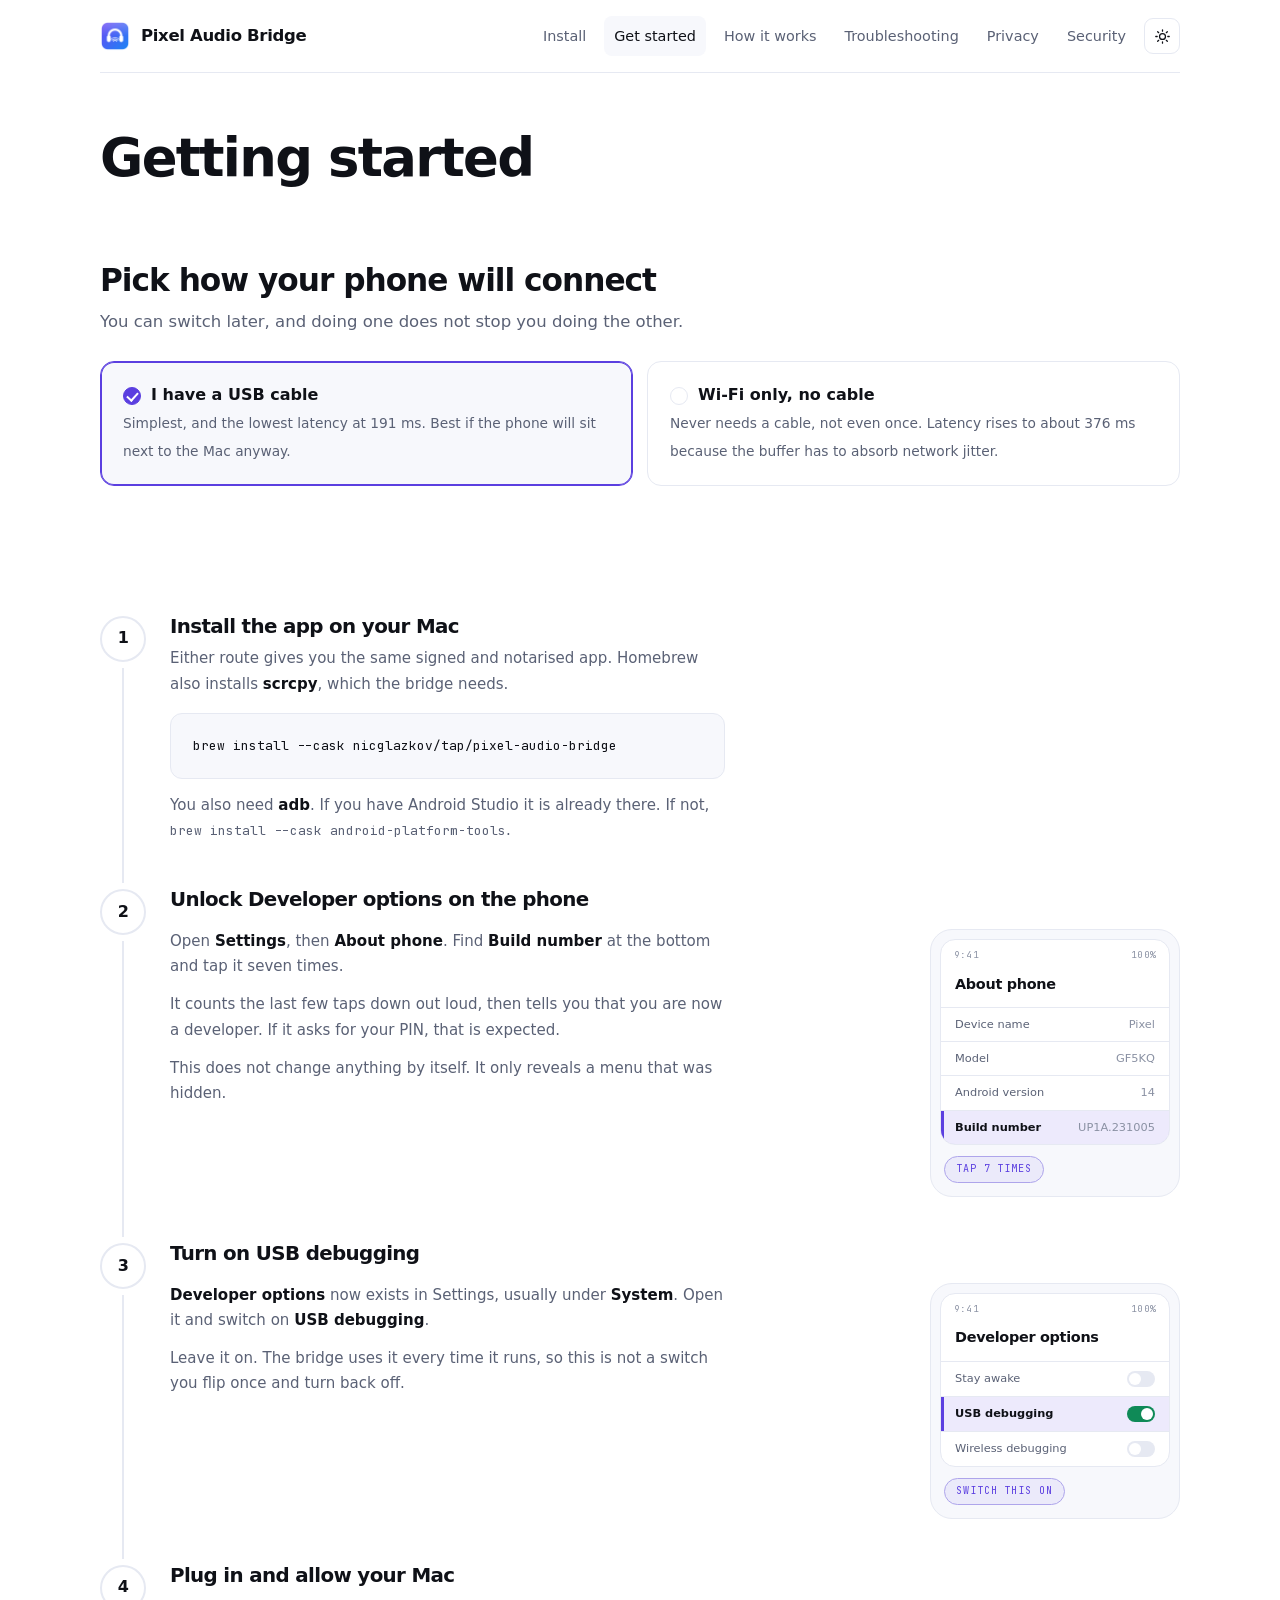
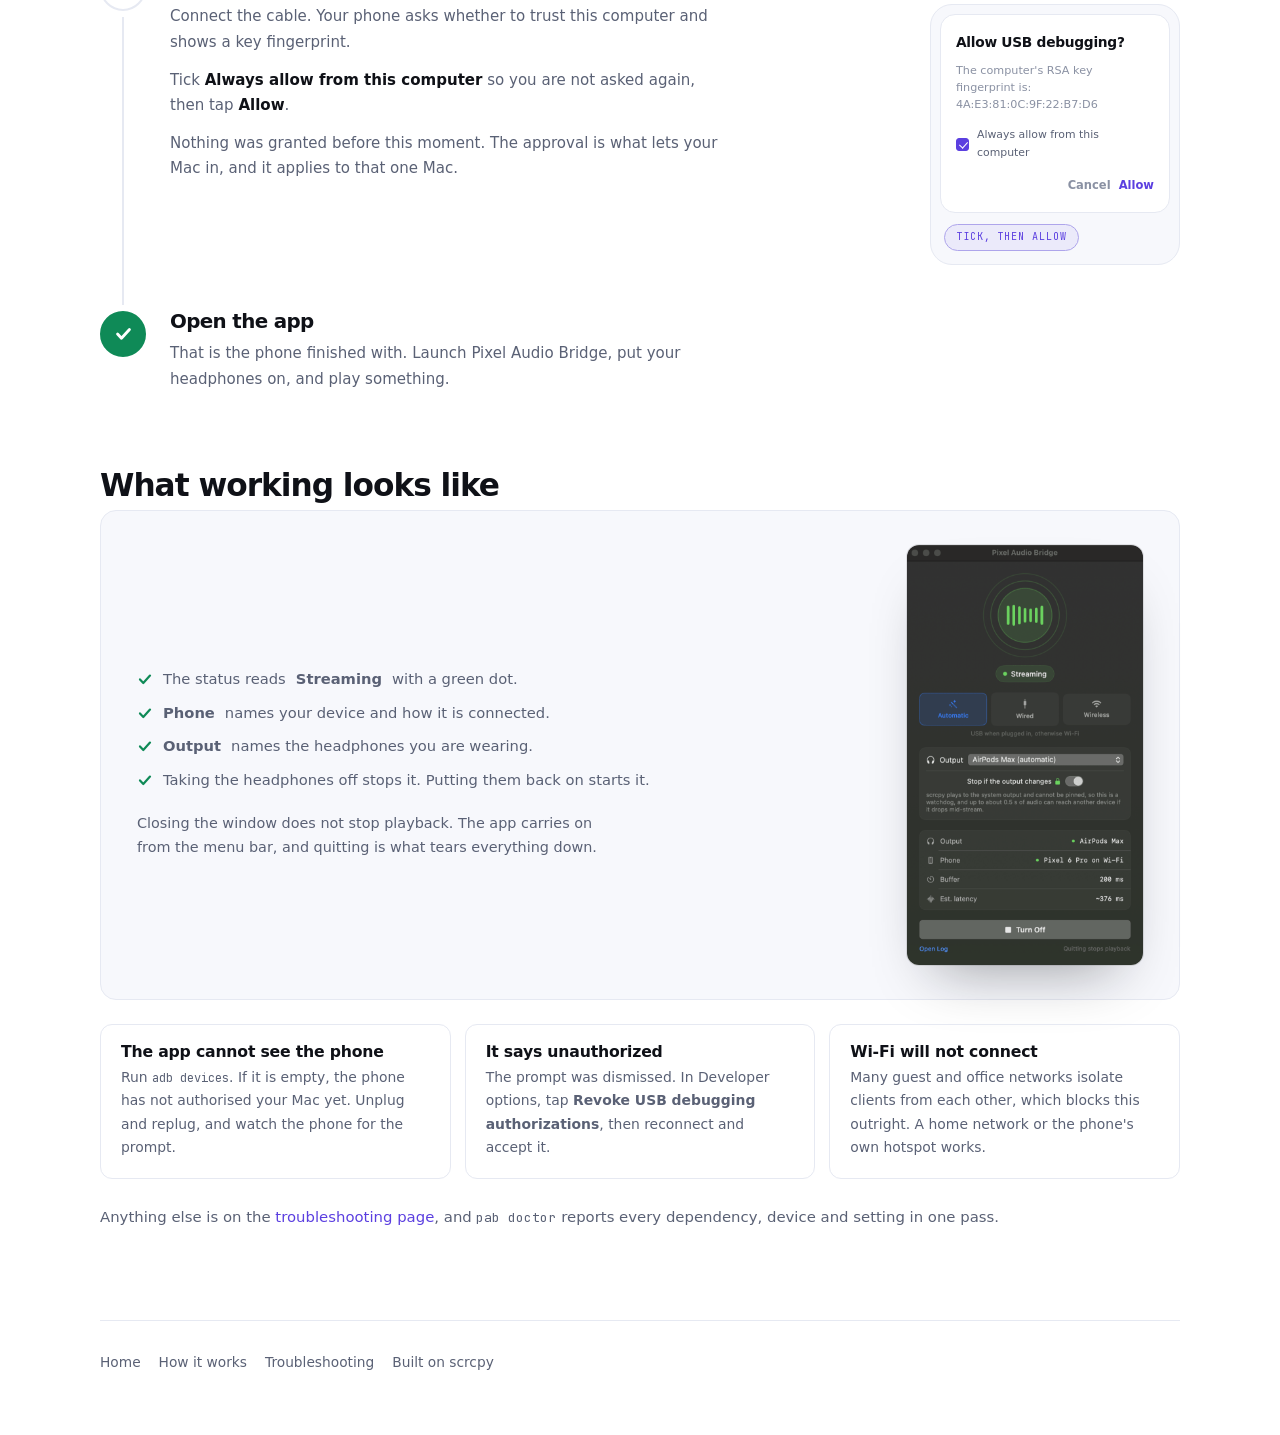
==== docs/getting-started.html @ eac5fe2e "Cut the getting started page down to its heading The eyebrow, the headline and the standfirst were t" ====
<!doctype html>
<html lang="en">
<head>
<meta charset="utf-8">
<meta name="viewport" content="width=device-width,initial-scale=1">
<title>Getting started with Pixel Audio Bridge</title>
<meta name="description" content="A step by step guide to hearing your Android phone through your Mac, with or without a cable.">
<link rel="icon" href="assets/icon.png">
<meta property="og:type" content="website">
<meta property="og:url" content="https://nicglazkov.github.io/pixel-audio-bridge/getting-started.html">
<meta property="og:title" content="Getting started with Pixel Audio Bridge">
<meta property="og:description" content="From nothing to sound, step by step, with or without a cable.">
<meta property="og:image" content="https://nicglazkov.github.io/pixel-audio-bridge/assets/social-card.png">
<meta name="twitter:card" content="summary_large_image">
<link rel="stylesheet" href="shared.css">
<style>
/* ---- route chooser -------------------------------------------------------
   The only fork in the guide. Everything downstream reads from the selected
   card, so the reader answers one question and then stops making decisions. */
.routes{display:grid;grid-template-columns:1fr 1fr;gap:14px;margin-top:26px}
.route{appearance:none;text-align:left;font:inherit;cursor:pointer;background:var(--bg);
  border:1px solid var(--line);border-radius:14px;padding:20px 22px;color:var(--ink);
  transition:border-color .16s,background .16s}
.route:hover{border-color:var(--ink-3)}
.route[aria-pressed="true"]{border-color:var(--indigo);background:var(--tint);
  box-shadow:inset 0 0 0 1px var(--indigo)}
.route .rt{display:flex;align-items:center;gap:10px;font-weight:600;font-size:1rem}
.route .rd{font-size:.86rem;color:var(--ink-2);margin-top:7px}
.route .tick{width:18px;height:18px;border-radius:50%;border:1.5px solid var(--line);flex:none;
  position:relative}
.route[aria-pressed="true"] .tick{background:var(--indigo);border-color:var(--indigo)}
.route[aria-pressed="true"] .tick::after{content:"";position:absolute;left:5px;top:2px;width:5px;
  height:9px;border-right:2px solid #fff;border-bottom:2px solid #fff;transform:rotate(42deg)}

/* ---- the step timeline ---------------------------------------------------
   A single spine down the left with the number sitting on it. The connecting
   line is drawn on the step rather than the container so the last one can drop
   it without a special container rule. */
.flow{display:none;margin-top:54px}
.flow[data-active]{display:block}
.stp{display:grid;grid-template-columns:46px 1fr;gap:24px;position:relative;padding-bottom:46px}
.stp::before{content:"";position:absolute;left:22px;top:52px;bottom:6px;width:2px;background:var(--line)}
.stp:last-child::before{display:none}
.stp:last-child{padding-bottom:0}
.num{width:46px;height:46px;border-radius:50%;background:var(--bg);border:2px solid var(--line);
  display:flex;align-items:center;justify-content:center;font-weight:700;font-size:1rem;
  z-index:1;letter-spacing:-.03em}
.stp[data-done] .num{background:var(--ok);border-color:var(--ok);color:#fff}
.stp h2{font-size:1.24rem;margin-bottom:9px}
.stp .b{color:var(--ink-2);font-size:.94rem;max-width:58ch}
.stp .b p{margin:0 0 .85em}
.stp .b p:last-child{margin-bottom:0}
.stp .b b{color:var(--ink);font-weight:600}
.stp .codebox{margin-top:16px;font-size:.8rem}
.split{display:grid;grid-template-columns:1fr auto;gap:34px;align-items:start;margin-top:18px}

/* ---- phone diagrams ------------------------------------------------------
   Drawn rather than screenshotted, in this site's own palette, so they read as
   diagrams of what to look for and never as photographs of a real device. The
   labels a reader must find are exact; everything around them is filler. */
.phone{width:250px;flex:none;border:1px solid var(--line);border-radius:22px;background:var(--tint);
  padding:9px}
.screen{background:var(--bg);border:1px solid var(--line);border-radius:15px;overflow:hidden}
.sbar{display:flex;justify-content:space-between;padding:8px 13px 5px;font-family:var(--mono);
  font-size:.58rem;color:var(--ink-3);letter-spacing:.02em}
.stitle{padding:3px 14px 11px;font-weight:700;font-size:.9rem;letter-spacing:-.02em}
.srow{display:flex;justify-content:space-between;align-items:center;gap:10px;padding:9px 14px;
  font-size:.71rem;color:var(--ink-3);border-top:1px solid var(--line);line-height:1.35}
.srow .k{color:var(--ink-2)}
.srow.hot{background:color-mix(in srgb,var(--indigo) 11%,transparent);
  box-shadow:inset 3px 0 0 var(--indigo)}
.srow.hot .k{color:var(--ink);font-weight:600}
.sw{width:28px;height:16px;border-radius:99px;background:var(--line);position:relative;flex:none}
.sw::after{content:"";position:absolute;top:2px;left:2px;width:12px;height:12px;border-radius:50%;
  background:var(--bg);transition:left .16s}
.sw.on{background:var(--ok)}
.sw.on::after{left:14px}
.cue{display:inline-flex;align-items:center;gap:6px;margin-top:11px;font-family:var(--mono);
  font-size:.63rem;letter-spacing:.09em;text-transform:uppercase;color:var(--indigo);
  border:1px solid color-mix(in srgb,var(--indigo) 40%,var(--line));border-radius:99px;
  padding:4px 11px;background:color-mix(in srgb,var(--indigo) 8%,transparent)}
.phone .cue{margin:11px 4px 4px}

/* dialog style screens, for the pairing code and the authorisation prompt */
.dlg{padding:16px 15px}
.dlg .dt{font-weight:700;font-size:.86rem;letter-spacing:-.02em;margin-bottom:9px}
.dlg .dp{font-size:.7rem;color:var(--ink-3);margin:0 0 12px;line-height:1.5}
.code6{font-family:var(--mono);font-size:1.5rem;font-weight:600;letter-spacing:.14em;color:var(--ink);
  text-align:center;padding:9px 0;background:var(--tint);border:1px solid var(--line);border-radius:9px}
.addr{font-family:var(--mono);font-size:.7rem;color:var(--ink-2);text-align:center;margin-top:9px}
.dbtns{display:flex;justify-content:flex-end;gap:8px;margin-top:14px;font-size:.72rem;font-weight:600}
.dbtns .g{color:var(--ink-3)}
.dbtns .a{color:var(--indigo)}
.chk{display:flex;align-items:center;gap:8px;font-size:.68rem;color:var(--ink-2);margin-top:11px}
.chk i{width:13px;height:13px;border-radius:3px;border:1.5px solid var(--indigo);background:var(--indigo);
  flex:none;position:relative}
.chk i::after{content:"";position:absolute;left:4px;top:1px;width:4px;height:7px;
  border-right:1.6px solid #fff;border-bottom:1.6px solid #fff;transform:rotate(42deg)}

/* ---- finish -------------------------------------------------------------- */
.done{display:grid;grid-template-columns:1fr auto;gap:40px;align-items:center;
  border:1px solid var(--line);border-radius:16px;padding:34px 36px;background:var(--tint);margin-top:8px}
.done img{width:236px;border-radius:12px;display:block;box-shadow:var(--shadow),0 0 0 1px var(--shot-ring)}
.checks{display:grid;gap:9px;margin:16px 0 0;padding:0;list-style:none}
.checks li{display:flex;gap:10px;align-items:flex-start;font-size:.92rem;color:var(--ink-2)}
.checks svg{width:16px;height:16px;flex:none;margin-top:4px;color:var(--ok)}
.stuck{display:grid;grid-template-columns:repeat(3,1fr);gap:14px;margin-top:24px}
.stuck div{border:1px solid var(--line);border-radius:12px;padding:18px 20px}
.stuck h3{margin-bottom:6px}
.stuck p{font-size:.87rem;color:var(--ink-2);margin:0}

@media (max-width:880px){
  .routes,.stuck{grid-template-columns:1fr}
  .split,.done{grid-template-columns:1fr}
  .done img{width:100%;max-width:236px;margin:0 auto}
  .stp{grid-template-columns:36px 1fr;gap:16px}
  .stp::before{left:17px;top:42px}
  .num{width:36px;height:36px;font-size:.9rem}
  .phone{width:100%;max-width:250px}
}
</style>
</head>
<body>
<div class="wrap">

  <nav>
    <a class="brand" href="./"><img src="assets/icon.png" alt="">Pixel Audio Bridge</a>
    <span class="sp">
      <a class="navlink" href="./#install">Install</a>
      <a class="navlink" href="getting-started.html" aria-current="page">Get started</a>
      <a class="navlink" href="how-it-works.html">How it works</a>
      <a class="navlink" href="troubleshooting.html">Troubleshooting</a>
      <a class="navlink" href="privacy.html">Privacy</a>
      <a class="navlink" href="security.html">Security</a>
      <button class="iconbtn" id="theme" type="button" aria-label="Switch between light and dark">
        <svg class="sun" viewBox="0 0 24 24" fill="none" stroke="currentColor" stroke-width="1.8" stroke-linecap="round" aria-hidden="true"><circle cx="12" cy="12" r="4.2"/><path d="M12 2.5v2M12 19.5v2M2.5 12h2M19.5 12h2M5.2 5.2l1.4 1.4M17.4 17.4l1.4 1.4M18.8 5.2l-1.4 1.4M6.6 17.4l-1.4 1.4"/></svg>
        <svg class="moon" viewBox="0 0 24 24" fill="none" stroke="currentColor" stroke-width="1.8" stroke-linecap="round" stroke-linejoin="round" aria-hidden="true"><path d="M20 14.2A8.2 8.2 0 1 1 9.8 4a6.6 6.6 0 0 0 10.2 10.2Z"/></svg>
      </button>
    </span>
  </nav>

  <header class="top">
    <h1>Getting started</h1>
  </header>

  <section style="padding-bottom:0">
    <div class="shead">
      <h2>Pick how your phone will connect</h2>
      <p>You can switch later, and doing one does not stop you doing the other.</p>
    </div>

    <div class="routes">
      <button class="route" id="r-usb" type="button" aria-pressed="true" aria-controls="flow-usb">
        <span class="rt"><span class="tick"></span> I have a USB cable</span>
        <span class="rd">Simplest, and the lowest latency at 191 ms. Best if the phone will sit
        next to the Mac anyway.</span>
      </button>
      <button class="route" id="r-wifi" type="button" aria-pressed="false" aria-controls="flow-wifi">
        <span class="rt"><span class="tick"></span> Wi-Fi only, no cable</span>
        <span class="rd">Never needs a cable, not even once. Latency rises to about 376 ms
        because the buffer has to absorb network jitter.</span>
      </button>
    </div>
  </section>

  <section>
    <!-- ============================================================ cable -->
    <div class="flow" id="flow-usb" data-active="true">

      <div class="stp">
        <div class="num">1</div>
        <div>
          <h2>Install the app on your Mac</h2>
          <div class="b">
            <p>Either route gives you the same signed and notarised app. Homebrew also installs
            <b>scrcpy</b>, which the bridge needs.</p>
            <div class="codebox">brew install --cask nicglazkov/tap/pixel-audio-bridge</div>
            <p style="margin-top:14px">You also need <b>adb</b>. If you have Android Studio it is
            already there. If not, <span style="font-family:var(--mono);font-size:.86em">brew install --cask android-platform-tools</span>.</p>
          </div>
        </div>
      </div>

      <div class="stp">
        <div class="num">2</div>
        <div>
          <h2>Unlock Developer options on the phone</h2>
          <div class="split">
            <div class="b">
              <p>Open <b>Settings</b>, then <b>About phone</b>. Find <b>Build number</b> at the
              bottom and tap it seven times.</p>
              <p>It counts the last few taps down out loud, then tells you that you are now a
              developer. If it asks for your PIN, that is expected.</p>
              <p>This does not change anything by itself. It only reveals a menu that was
              hidden.</p>
            </div>
            <div class="phone">
              <div class="screen">
                <div class="sbar"><span>9:41</span><span>100%</span></div>
                <div class="stitle">About phone</div>
                <div class="srow"><span class="k">Device name</span><span>Pixel</span></div>
                <div class="srow"><span class="k">Model</span><span>GF5KQ</span></div>
                <div class="srow"><span class="k">Android version</span><span>14</span></div>
                <div class="srow hot"><span class="k">Build number</span><span>UP1A.231005</span></div>
              </div>
              <div class="cue">tap 7 times</div>
            </div>
          </div>
        </div>
      </div>

      <div class="stp">
        <div class="num">3</div>
        <div>
          <h2>Turn on USB debugging</h2>
          <div class="split">
            <div class="b">
              <p><b>Developer options</b> now exists in Settings, usually under <b>System</b>.
              Open it and switch on <b>USB debugging</b>.</p>
              <p>Leave it on. The bridge uses it every time it runs, so this is not a switch you
              flip once and turn back off.</p>
            </div>
            <div class="phone">
              <div class="screen">
                <div class="sbar"><span>9:41</span><span>100%</span></div>
                <div class="stitle">Developer options</div>
                <div class="srow"><span class="k">Stay awake</span><span class="sw"></span></div>
                <div class="srow hot"><span class="k">USB debugging</span><span class="sw on"></span></div>
                <div class="srow"><span class="k">Wireless debugging</span><span class="sw"></span></div>
              </div>
              <div class="cue">switch this on</div>
            </div>
          </div>
        </div>
      </div>

      <div class="stp">
        <div class="num">4</div>
        <div>
          <h2>Plug in and allow your Mac</h2>
          <div class="split">
            <div class="b">
              <p>Connect the cable. Your phone asks whether to trust this computer and shows a
              key fingerprint.</p>
              <p>Tick <b>Always allow from this computer</b> so you are not asked again, then
              tap <b>Allow</b>.</p>
              <p>Nothing was granted before this moment. The approval is what lets your Mac in,
              and it applies to that one Mac.</p>
            </div>
            <div class="phone">
              <div class="screen dlg">
                <div class="dt">Allow USB debugging?</div>
                <p class="dp">The computer's RSA key fingerprint is:<br>
                4A:E3:81:0C:9F:22:B7:D6</p>
                <div class="chk"><i></i> Always allow from this computer</div>
                <div class="dbtns"><span class="g">Cancel</span><span class="a">Allow</span></div>
              </div>
              <div class="cue">tick, then allow</div>
            </div>
          </div>
        </div>
      </div>

      <div class="stp" data-done>
        <div class="num">
          <svg viewBox="0 0 16 16" fill="none" stroke="currentColor" stroke-width="2.4" stroke-linecap="round" stroke-linejoin="round" style="width:19px;height:19px" aria-hidden="true"><path d="M3 8.4 6.3 12 13 4.6"/></svg>
        </div>
        <div>
          <h2>Open the app</h2>
          <div class="b">
            <p>That is the phone finished with. Launch Pixel Audio Bridge, put your headphones
            on, and play something.</p>
          </div>
        </div>
      </div>
    </div>

    <!-- ============================================================= Wi-Fi -->
    <div class="flow" id="flow-wifi">

      <div class="stp">
        <div class="num">1</div>
        <div>
          <h2>Install the app on your Mac</h2>
          <div class="b">
            <p>Either route gives you the same signed and notarised app. Homebrew also installs
            <b>scrcpy</b>, which the bridge needs.</p>
            <div class="codebox">brew install --cask nicglazkov/tap/pixel-audio-bridge</div>
            <p style="margin-top:14px">You also need <b>adb</b>, and on this route you will type
            two commands with it. If you do not have Android Studio,
            <span style="font-family:var(--mono);font-size:.86em">brew install --cask android-platform-tools</span>.</p>
          </div>
        </div>
      </div>

      <div class="stp">
        <div class="num">2</div>
        <div>
          <h2>Unlock Developer options on the phone</h2>
          <div class="split">
            <div class="b">
              <p>Open <b>Settings</b>, then <b>About phone</b>. Find <b>Build number</b> at the
              bottom and tap it seven times.</p>
              <p>It counts the last few taps down, then tells you that you are now a developer.
              If it asks for your PIN, that is expected.</p>
            </div>
            <div class="phone">
              <div class="screen">
                <div class="sbar"><span>9:41</span><span>100%</span></div>
                <div class="stitle">About phone</div>
                <div class="srow"><span class="k">Device name</span><span>Pixel</span></div>
                <div class="srow"><span class="k">Model</span><span>GF5KQ</span></div>
                <div class="srow"><span class="k">Android version</span><span>14</span></div>
                <div class="srow hot"><span class="k">Build number</span><span>UP1A.231005</span></div>
              </div>
              <div class="cue">tap 7 times</div>
            </div>
          </div>
        </div>
      </div>

      <div class="stp">
        <div class="num">3</div>
        <div>
          <h2>Turn on Wireless debugging</h2>
          <div class="split">
            <div class="b">
              <p>In <b>Developer options</b>, switch on <b>Wireless debugging</b>. This is a
              different setting from USB debugging, and on this route you do not need the USB
              one at all.</p>
              <p>Your Mac and your phone have to be on the same network.</p>
            </div>
            <div class="phone">
              <div class="screen">
                <div class="sbar"><span>9:41</span><span>100%</span></div>
                <div class="stitle">Developer options</div>
                <div class="srow"><span class="k">Stay awake</span><span class="sw"></span></div>
                <div class="srow"><span class="k">USB debugging</span><span class="sw"></span></div>
                <div class="srow hot"><span class="k">Wireless debugging</span><span class="sw on"></span></div>
              </div>
              <div class="cue">switch this on</div>
            </div>
          </div>
        </div>
      </div>

      <div class="stp">
        <div class="num">4</div>
        <div>
          <h2>Pair using the code your phone shows</h2>
          <div class="split">
            <div class="b">
              <p>Open <b>Wireless debugging</b> and tap <b>Pair device with pairing code</b>.
              Your phone puts a six digit code and an address on screen.</p>
              <p>Type both into your Mac exactly as shown. The code works once and expires when
              you close the dialog.</p>
              <div class="codebox">adb pair 192.168.1.42:37105 481920</div>
              <p style="margin-top:14px">This is also the answer to sharing a network with other
              people. You are copying an address and a code off your own screen, so there is
              nothing to scan for and no list of devices to pick the right one out of.</p>
            </div>
            <div class="phone">
              <div class="screen dlg">
                <div class="dt">Pair with device</div>
                <p class="dp">Wi-Fi pairing code</p>
                <div class="code6">481920</div>
                <div class="addr">192.168.1.42:37105</div>
                <div class="dbtns"><span class="g">Cancel</span></div>
              </div>
              <div class="cue">both are on your phone</div>
            </div>
          </div>
        </div>
      </div>

      <div class="stp">
        <div class="num">5</div>
        <div>
          <h2>Connect, using the other address</h2>
          <div class="split">
            <div class="b">
              <p>This is the one step people get wrong. The pairing dialog and the Wireless
              debugging screen show <b>different ports</b>. Pairing is finished with, so now use
              the address on the <b>Wireless debugging</b> screen itself.</p>
              <div class="codebox">adb connect 192.168.1.42:41003</div>
              <p style="margin-top:14px">Expect <b>connected to 192.168.1.42:41003</b>. If it
              refuses, you almost certainly reused the pairing port.</p>
            </div>
            <div class="phone">
              <div class="screen">
                <div class="sbar"><span>9:41</span><span>100%</span></div>
                <div class="stitle">Wireless debugging</div>
                <div class="srow"><span class="k">Use wireless debugging</span><span class="sw on"></span></div>
                <div class="srow hot"><span class="k">IP address &amp; Port</span><span>192.168.1.42:41003</span></div>
                <div class="srow"><span class="k">Pair device with pairing code</span></div>
              </div>
              <div class="cue">this port, not the other</div>
            </div>
          </div>
        </div>
      </div>

      <div class="stp" data-done>
        <div class="num">
          <svg viewBox="0 0 16 16" fill="none" stroke="currentColor" stroke-width="2.4" stroke-linecap="round" stroke-linejoin="round" style="width:19px;height:19px" aria-hidden="true"><path d="M3 8.4 6.3 12 13 4.6"/></svg>
        </div>
        <div>
          <h2>Open the app</h2>
          <div class="b">
            <p>Launch Pixel Audio Bridge and it will find the phone you just connected. Put your
            headphones on and play something.</p>
            <p>Wireless debugging resets when the phone reboots, so you will pair again after a
            restart. Pairing is remembered, so it is usually only the connect step.</p>
          </div>
        </div>
      </div>
    </div>
  </section>

  <section style="padding-top:0">
    <div class="shead">
      <h2>What working looks like</h2>
    </div>
    <div class="done">
      <div>
        <ul class="checks">
          <li><svg viewBox="0 0 16 16" fill="none" stroke="currentColor" stroke-width="2.2" stroke-linecap="round" stroke-linejoin="round" aria-hidden="true"><path d="M3 8.4 6.3 12 13 4.6"/></svg>
            The status reads <b>Streaming</b> with a green dot.</li>
          <li><svg viewBox="0 0 16 16" fill="none" stroke="currentColor" stroke-width="2.2" stroke-linecap="round" stroke-linejoin="round" aria-hidden="true"><path d="M3 8.4 6.3 12 13 4.6"/></svg>
            <b>Phone</b> names your device and how it is connected.</li>
          <li><svg viewBox="0 0 16 16" fill="none" stroke="currentColor" stroke-width="2.2" stroke-linecap="round" stroke-linejoin="round" aria-hidden="true"><path d="M3 8.4 6.3 12 13 4.6"/></svg>
            <b>Output</b> names the headphones you are wearing.</li>
          <li><svg viewBox="0 0 16 16" fill="none" stroke="currentColor" stroke-width="2.2" stroke-linecap="round" stroke-linejoin="round" aria-hidden="true"><path d="M3 8.4 6.3 12 13 4.6"/></svg>
            Taking the headphones off stops it. Putting them back on starts it.</li>
        </ul>
        <p style="font-size:.9rem;color:var(--ink-2);margin:18px 0 0;max-width:52ch">Closing the
        window does not stop playback. The app carries on from the menu bar, and quitting is
        what tears everything down.</p>
      </div>
      <img src="assets/app-streaming.png" alt="The app window, showing Streaming, the connected phone and the output device">
    </div>

    <div class="stuck">
      <div>
        <h3>The app cannot see the phone</h3>
        <p>Run <span style="font-family:var(--mono);font-size:.86em">adb devices</span>. If it is
        empty, the phone has not authorised your Mac yet. Unplug and replug, and watch the phone
        for the prompt.</p>
      </div>
      <div>
        <h3>It says unauthorized</h3>
        <p>The prompt was dismissed. In Developer options, tap <b>Revoke USB debugging
        authorizations</b>, then reconnect and accept it.</p>
      </div>
      <div>
        <h3>Wi-Fi will not connect</h3>
        <p>Many guest and office networks isolate clients from each other, which blocks this
        outright. A home network or the phone's own hotspot works.</p>
      </div>
    </div>

    <p style="margin-top:26px;font-size:.93rem;color:var(--ink-2)">Anything else is on the
    <a href="troubleshooting.html">troubleshooting page</a>, and
    <span style="font-family:var(--mono);font-size:.86em">pab doctor</span> reports every
    dependency, device and setting in one pass.</p>
  </section>

  <footer>
    <span class="l">
      <a href="./">Home</a>
      <a href="how-it-works.html">How it works</a>
      <a href="troubleshooting.html">Troubleshooting</a>
      <a href="https://github.com/Genymobile/scrcpy">Built on scrcpy</a>
    </span>
  </footer>

</div>

<script src="theme.js"></script>
<script>
// ---- route chooser ---------------------------------------------------------
(function () {
  var routes = [
    { btn: document.getElementById("r-usb"),  flow: document.getElementById("flow-usb") },
    { btn: document.getElementById("r-wifi"), flow: document.getElementById("flow-wifi") }
  ];
  if (routes.some(function (r) { return !r.btn || !r.flow; })) return;

  function select(i) {
    routes.forEach(function (r, n) {
      r.btn.setAttribute("aria-pressed", String(n === i));
      // The panes are toggled by attribute rather than inline style so the CSS
      // keeps sole ownership of how a hidden flow behaves.
      if (n === i) { r.flow.setAttribute("data-active", "true"); }
      else { r.flow.removeAttribute("data-active"); }
    });
  }
  routes.forEach(function (r, i) {
    r.btn.addEventListener("click", function () { select(i); });
  });
})();
</script>
</body>
</html>
---- docs/shared.css ----
/* Shared by index, privacy and security so the three pages cannot drift apart.
   Fonts are self-hosted: the site makes no third-party requests at all, which is
   what lets the privacy policy say so without an asterisk. */

@font-face{
  font-family:"Plus Jakarta Sans";
  src:url(assets/fonts/plus-jakarta-sans-latin.woff2) format("woff2");
  font-weight:200 800;font-style:normal;font-display:swap;
}
@font-face{
  font-family:"JetBrains Mono";
  src:url(assets/fonts/jetbrains-mono-latin.woff2) format("woff2");
  font-weight:100 800;font-style:normal;font-display:swap;
}

/* Light is the default. The OS preference applies automatically, and an explicit
   [data-theme] on <html> beats it in either direction, so the toggle still works
   when it disagrees with the system. */
:root{
  --bg:#FFFFFF; --tint:#F7F8FC; --ink:#0F1117; --ink-2:#5A6175; --ink-3:#8A91A3;
  --line:#E6E9F2; --indigo:#5B3FE0; --ok:#0F8A57; --warn:#B45309;
  --shot-ring:rgba(15,17,23,.10); --shadow:0 30px 60px -28px rgba(15,17,23,.42);
  --disp:"Plus Jakarta Sans",system-ui,-apple-system,sans-serif;
  --mono:"JetBrains Mono",ui-monospace,SFMono-Regular,monospace;
}
@media (prefers-color-scheme:dark){
  :root{
    --bg:#0B0D13; --tint:#141824; --ink:#EDEFF6; --ink-2:#98A0B4; --ink-3:#6E7689;
    --line:#222739; --indigo:#8B72FF; --ok:#3DDC91; --warn:#E0A32E;
    --shot-ring:rgba(255,255,255,.10); --shadow:0 34px 70px -30px #000;
  }
}
:root[data-theme="light"]{
  --bg:#FFFFFF; --tint:#F7F8FC; --ink:#0F1117; --ink-2:#5A6175; --ink-3:#8A91A3;
  --line:#E6E9F2; --indigo:#5B3FE0; --ok:#0F8A57; --warn:#B45309;
  --shot-ring:rgba(15,17,23,.10); --shadow:0 30px 60px -28px rgba(15,17,23,.42);
}
:root[data-theme="dark"]{
  --bg:#0B0D13; --tint:#141824; --ink:#EDEFF6; --ink-2:#98A0B4; --ink-3:#6E7689;
  --line:#222739; --indigo:#8B72FF; --ok:#3DDC91; --warn:#E0A32E;
  --shot-ring:rgba(255,255,255,.10); --shadow:0 34px 70px -30px #000;
}

*{box-sizing:border-box}
html{-webkit-text-size-adjust:100%}
body{margin:0;background:var(--bg);color:var(--ink);font-family:var(--disp);font-size:16.5px;
     line-height:1.68;-webkit-font-smoothing:antialiased;transition:background .2s,color .2s}
.wrap{max-width:1140px;margin:0 auto;padding:0 30px}
a{color:var(--indigo);text-decoration:none;font-weight:500}
a:hover{text-decoration:underline}
:focus-visible{outline:2px solid var(--indigo);outline-offset:3px;border-radius:6px}
h1,h2,h3{margin:0;letter-spacing:-.032em;line-height:1.1}
h1{font-size:clamp(2.25rem,4.3vw,3.3rem);font-weight:700}
h2{font-size:clamp(1.45rem,2.7vw,1.95rem);font-weight:700}
h3{font-size:.98rem;font-weight:600;letter-spacing:-.012em}
p{margin:0 0 1em}

/* ---- nav ---------------------------------------------------------------- */
nav{display:flex;align-items:center;gap:12px;padding:16px 0;border-bottom:1px solid var(--line)}
nav .brand{display:flex;align-items:center;gap:11px;font-weight:700;letter-spacing:-.02em;color:var(--ink)}
nav .brand:hover{text-decoration:none}
nav .brand img{width:30px;height:30px;border-radius:8px}
nav .sp{margin-left:auto;display:flex;gap:8px;align-items:center}
nav .navlink{color:var(--ink-2);font-weight:500;font-size:.9rem;padding:8px 10px;border-radius:8px}
nav .navlink:hover{text-decoration:none;color:var(--ink);background:var(--tint)}
nav .navlink[aria-current="page"]{color:var(--ink);background:var(--tint)}

/* Fixed-height flex controls so the button and the links share a baseline. */
.iconbtn,.ghbtn{
  height:36px;display:inline-flex;align-items:center;justify-content:center;gap:8px;
  border-radius:9px;font-weight:600;font-size:.87rem;font-family:var(--disp);
  border:1px solid var(--line);background:transparent;color:var(--ink);cursor:pointer;
  padding:0 14px;line-height:1;transition:background .16s,border-color .16s;
}
.iconbtn{width:36px;padding:0}
.iconbtn:hover,.ghbtn:hover{background:var(--tint);text-decoration:none;border-color:var(--ink-3)}
.ghbtn svg{width:16px;height:16px;flex:none}
.iconbtn svg{width:17px;height:17px}
.iconbtn .moon{display:none}
:root[data-theme="dark"] .iconbtn .moon{display:block}
:root[data-theme="dark"] .iconbtn .sun{display:none}
@media (prefers-color-scheme:dark){
  :root:not([data-theme="light"]) .iconbtn .moon{display:block}
  :root:not([data-theme="light"]) .iconbtn .sun{display:none}
}

.btn{display:inline-flex;align-items:center;gap:9px;height:42px;padding:0 20px;border-radius:10px;
     font-weight:600;font-size:.93rem;line-height:1}
.btn.primary{background:var(--indigo);color:#fff}
.btn.primary:hover{text-decoration:none;filter:brightness(1.08)}
.btn svg{width:16px;height:16px;flex:none}
.btn.secondary{border:1px solid var(--line);color:var(--ink)}
.btn.secondary:hover{text-decoration:none;background:var(--tint);border-color:var(--ink-3)}

section{padding:76px 0}
.shead{max-width:60ch}
.shead p{color:var(--ink-2);margin-top:10px}

.codebox{background:var(--tint);border:1px solid var(--line);color:var(--ink);border-radius:12px;
  padding:20px 22px;font-family:var(--mono);font-size:.83rem;white-space:pre;overflow-x:auto;
  line-height:1.85}
.codebox .c{color:var(--ink-3)}

footer{border-top:1px solid var(--line);padding:30px 0 60px;color:var(--ink-2);font-size:.86rem;
       display:flex;justify-content:space-between;gap:16px;flex-wrap:wrap}
footer a{color:var(--ink-2);font-weight:400}
footer .l{display:flex;gap:18px;flex-wrap:wrap}

@media (max-width:880px){
  nav .navlink{display:none}
  section{padding:52px 0}
}
@media (prefers-reduced-motion:reduce){*{transition:none!important}}

/* ---- documentation pages ------------------------------------------------
   Shared by privacy, security, how-it-works and troubleshooting so the four
   cannot drift apart. Page-specific rules stay in the page. */
.doc{max-width:66ch}
.doc h2{font-size:1.24rem;margin:44px 0 12px}
.doc h3{font-size:1rem;margin:26px 0 8px}
.doc p{color:var(--ink-2)}
.doc strong{color:var(--ink);font-weight:600}
.doc code{font-family:var(--mono);font-size:.86em;color:var(--ink);
  background:var(--tint);border:1px solid var(--line);border-radius:5px;padding:1px 5px}
.doc pre{font-family:var(--mono);font-size:.83rem;background:var(--tint);border:1px solid var(--line);
  border-radius:10px;padding:16px 18px;overflow-x:auto;line-height:1.7;color:var(--ink);margin:14px 0}
.doc pre code{background:none;border:0;padding:0;font-size:1em}
header.top{padding:56px 0 0}
.updated{font-family:var(--mono);font-size:.74rem;letter-spacing:.1em;text-transform:uppercase;
  color:var(--ink-3);margin-bottom:14px}
.doc table{width:100%;border-collapse:collapse;margin:18px 0 22px;font-size:.9rem}
.doc th{text-align:left;font-family:var(--mono);font-size:.68rem;letter-spacing:.1em;text-transform:uppercase;
   color:var(--ink-3);font-weight:400;padding:9px 12px;border-bottom:1px solid var(--line)}
.doc td{padding:11px 12px;border-bottom:1px solid var(--line);vertical-align:top;color:var(--ink-2)}
.doc td strong{color:var(--ink)}
.callout{border:1px solid var(--line);border-left:3px solid var(--indigo);border-radius:0 12px 12px 0;
  padding:16px 20px;margin:22px 0;background:var(--tint)}
.callout p{margin:0;font-size:.94rem}
.callout b{color:var(--ink)}
.callout.warn{border-left-color:var(--warn)}

/* Collapsible entries, used for troubleshooting. */
details.tsh{border:1px solid var(--line);border-radius:12px;margin-bottom:10px;background:var(--bg)}
details.tsh[open]{background:var(--tint)}
details.tsh summary{cursor:pointer;padding:15px 18px;font-weight:600;font-size:.95rem;
  list-style:none;display:flex;align-items:center;gap:11px}
details.tsh summary::-webkit-details-marker{display:none}
details.tsh summary::before{content:"";width:7px;height:7px;border-right:1.6px solid var(--ink-3);
  border-bottom:1.6px solid var(--ink-3);transform:rotate(-45deg);flex:none;margin-left:3px;transition:transform .16s}
details.tsh[open] summary::before{transform:rotate(45deg)}
details.tsh .body{padding:0 18px 18px 40px}
details.tsh .body p{margin:0 0 .9em;font-size:.93rem}
details.tsh .body p:last-child{margin-bottom:0}
details.tsh .body pre{margin:12px 0}
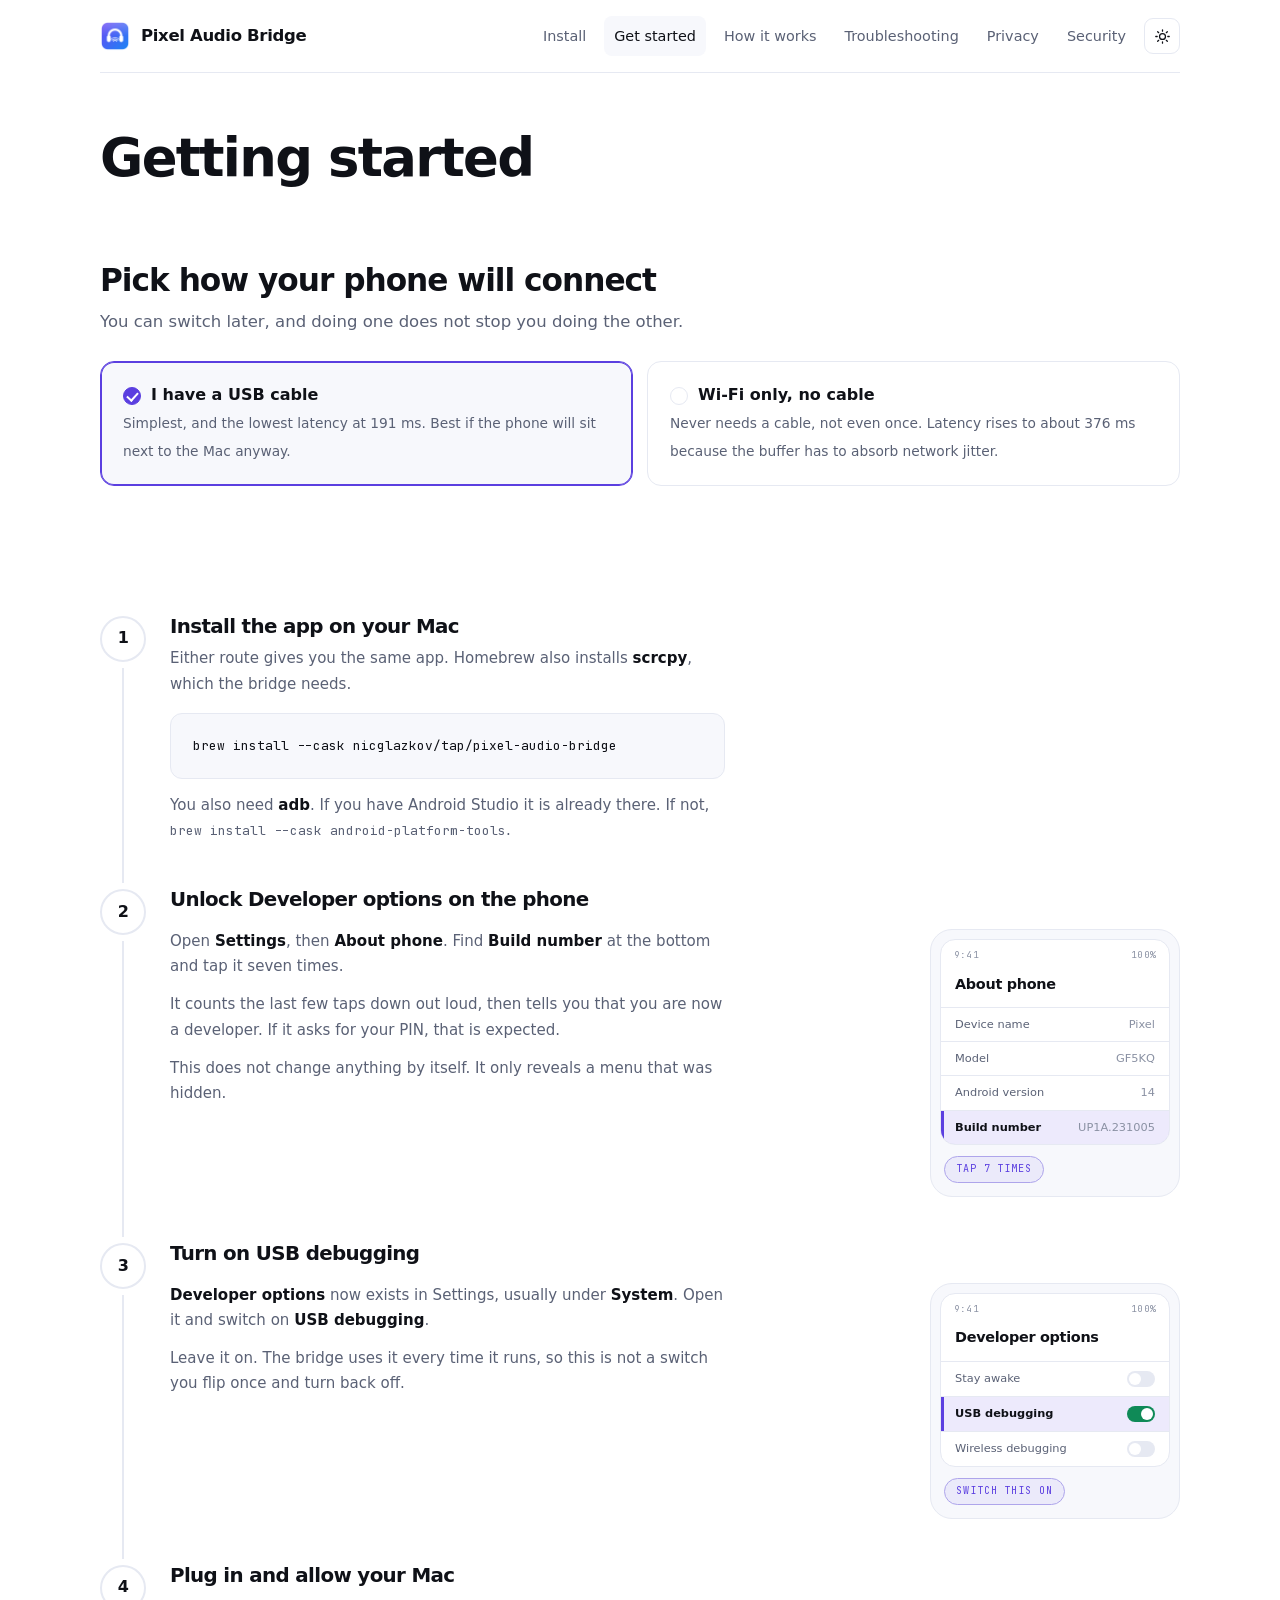
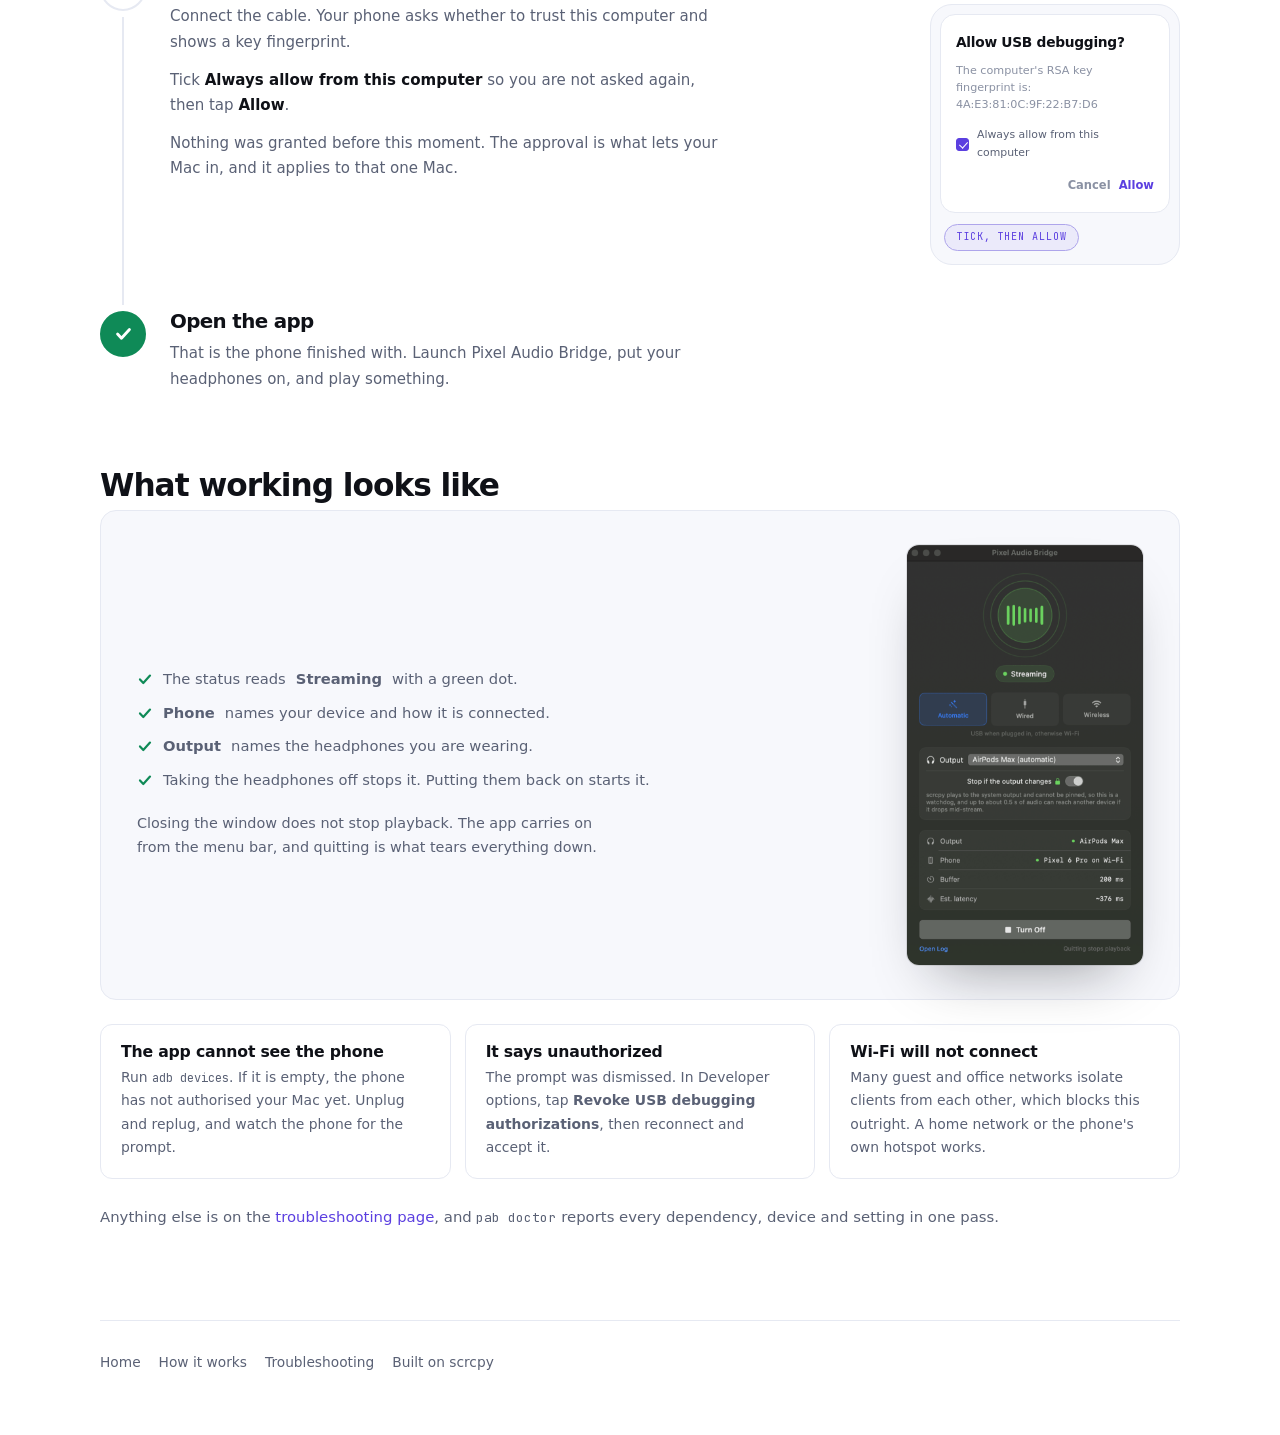
==== commit 579c9bfb: "Drop the notarized seal and say what actually happens instead A green tick reading "Notarized by App" ====
--- a/docs/getting-started.html
+++ b/docs/getting-started.html
@@ -9,7 +9,7 @@
 <meta property="og:type" content="website">
 <meta property="og:url" content="https://nicglazkov.github.io/pixel-audio-bridge/getting-started.html">
 <meta property="og:title" content="Getting started with Pixel Audio Bridge">
-<meta property="og:description" content="From nothing to sound, step by step, with or without a cable.">
+<meta property="og:description" content="Setting your phone up step by step, with or without a cable.">
 <meta property="og:image" content="https://nicglazkov.github.io/pixel-audio-bridge/assets/social-card.png">
 <meta name="twitter:card" content="summary_large_image">
 <link rel="stylesheet" href="shared.css">
@@ -172,7 +172,7 @@
         <div>
           <h2>Install the app on your Mac</h2>
           <div class="b">
-            <p>Either route gives you the same signed and notarised app. Homebrew also installs
+            <p>Either route gives you the same app. Homebrew also installs
             <b>scrcpy</b>, which the bridge needs.</p>
             <div class="codebox">brew install --cask nicglazkov/tap/pixel-audio-bridge</div>
             <p style="margin-top:14px">You also need <b>adb</b>. If you have Android Studio it is
@@ -283,7 +283,7 @@
         <div>
           <h2>Install the app on your Mac</h2>
           <div class="b">
-            <p>Either route gives you the same signed and notarised app. Homebrew also installs
+            <p>Either route gives you the same app. Homebrew also installs
             <b>scrcpy</b>, which the bridge needs.</p>
             <div class="codebox">brew install --cask nicglazkov/tap/pixel-audio-bridge</div>
             <p style="margin-top:14px">You also need <b>adb</b>, and on this route you will type
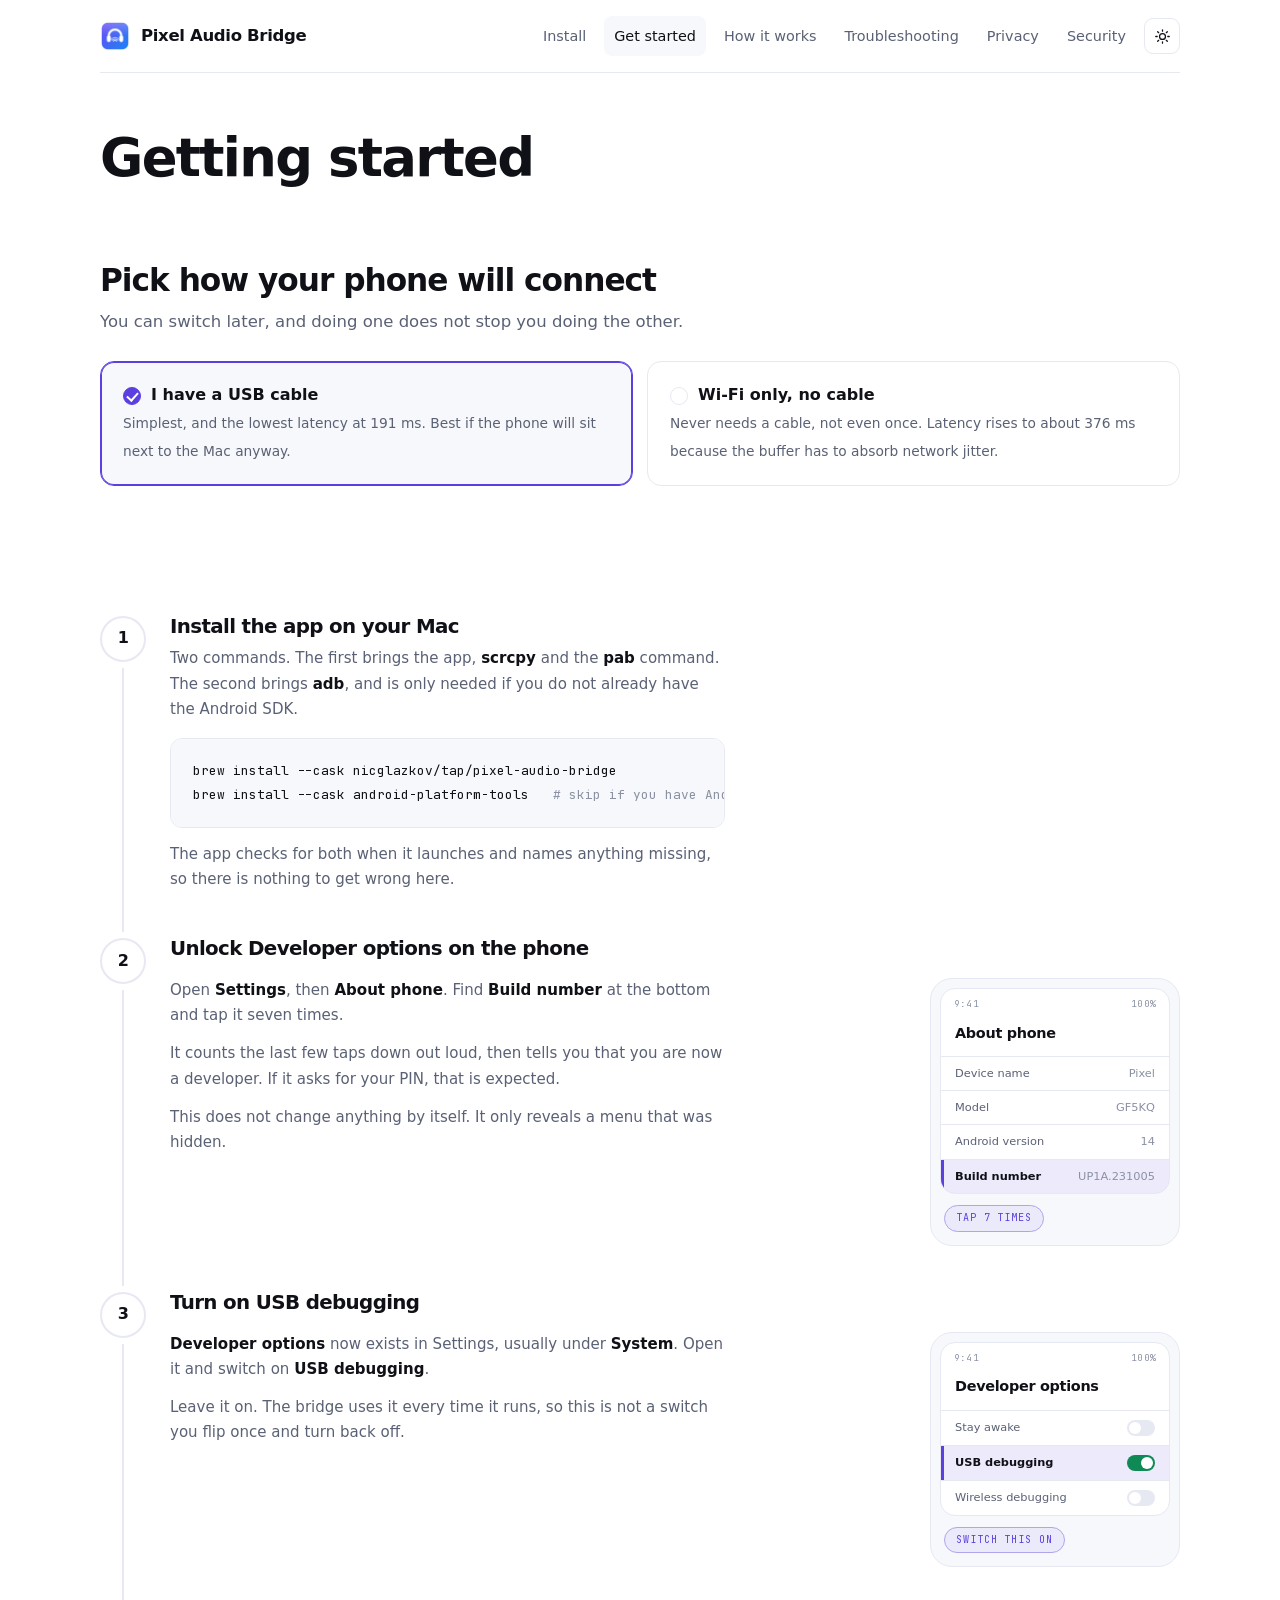
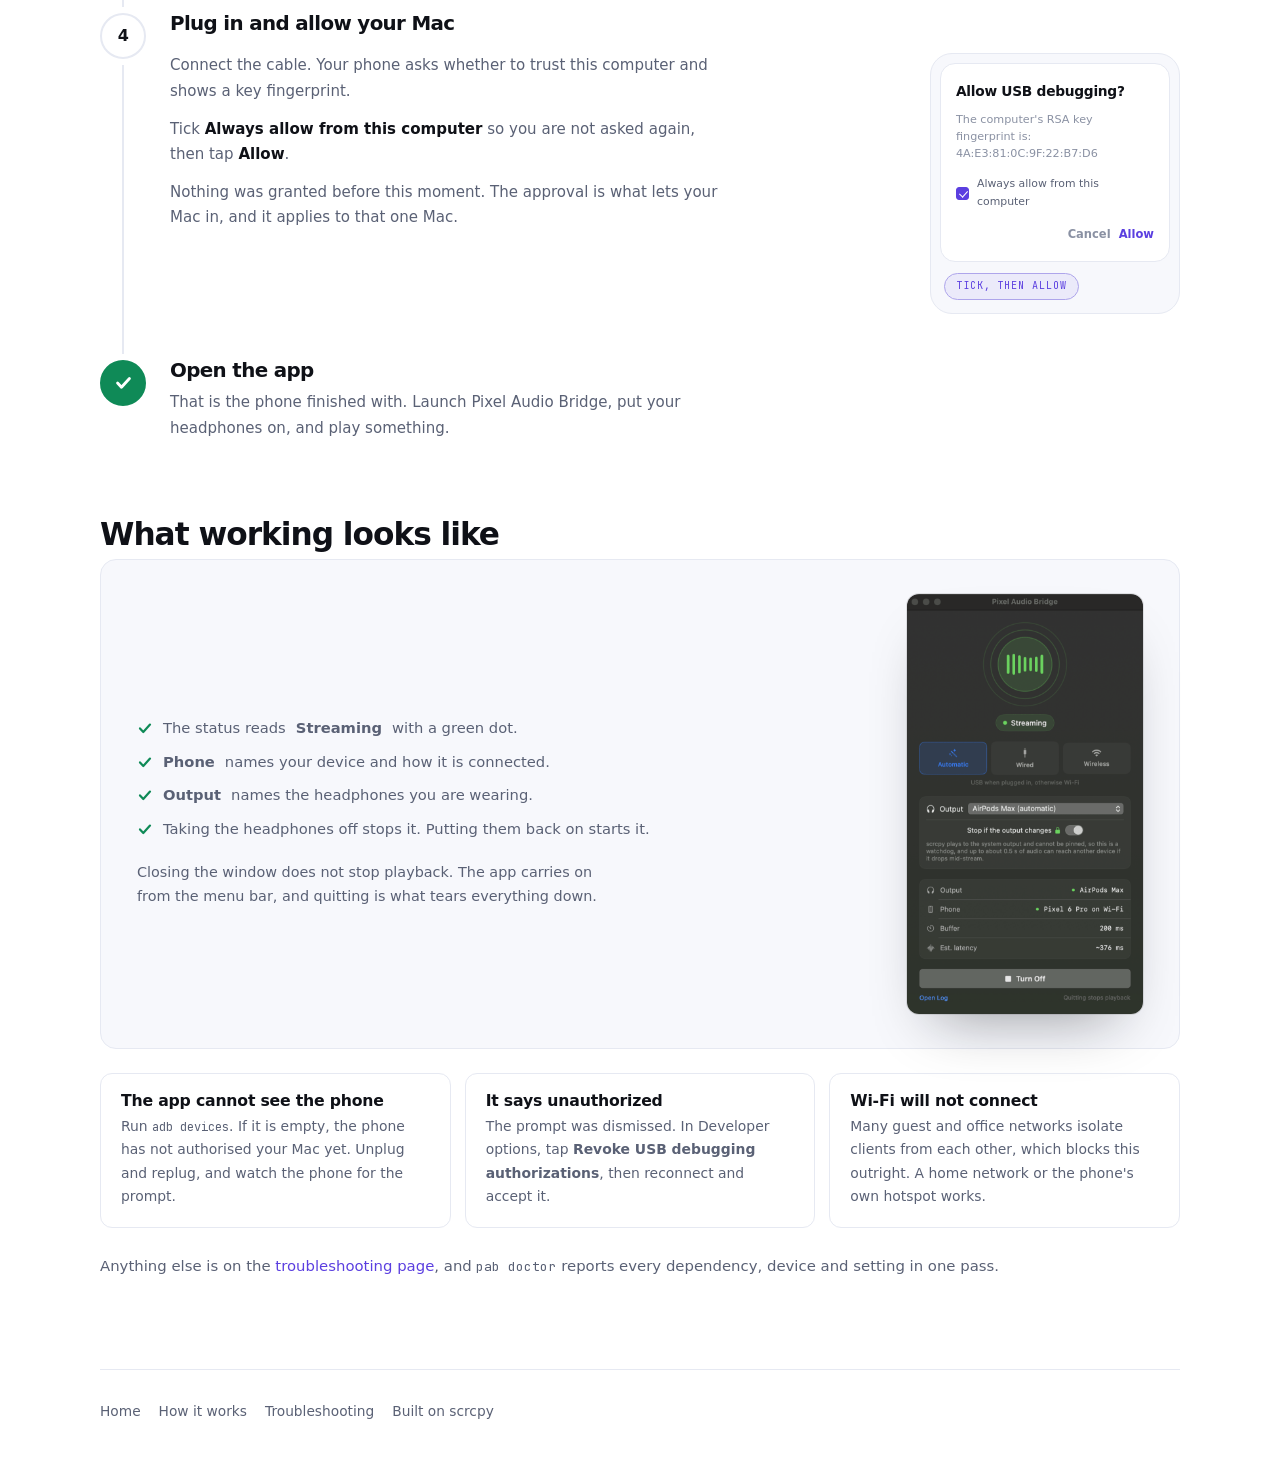
==== commit f58fc518: "Say that installing takes two commands, and show both The code block held one command and the adb re" ====
--- a/docs/getting-started.html
+++ b/docs/getting-started.html
@@ -52,6 +52,8 @@
 .stp .b p:last-child{margin-bottom:0}
 .stp .b b{color:var(--ink);font-weight:600}
 .stp .codebox{margin-top:16px;font-size:.8rem}
+.cmdnote{font-size:.82rem;color:var(--ink-3);margin:9px 0 0}
+.cmdnote code{font-family:var(--mono);font-size:.94em}
 .split{display:grid;grid-template-columns:1fr auto;gap:34px;align-items:start;margin-top:18px}
 
 /* ---- phone diagrams ------------------------------------------------------
@@ -172,11 +174,13 @@
         <div>
           <h2>Install the app on your Mac</h2>
           <div class="b">
-            <p>Either route gives you the same app. Homebrew also installs
-            <b>scrcpy</b>, which the bridge needs.</p>
-            <div class="codebox">brew install --cask nicglazkov/tap/pixel-audio-bridge</div>
-            <p style="margin-top:14px">You also need <b>adb</b>. If you have Android Studio it is
-            already there. If not, <span style="font-family:var(--mono);font-size:.86em">brew install --cask android-platform-tools</span>.</p>
+            <p>Two commands. The first brings the app, <b>scrcpy</b> and the <b>pab</b>
+            command. The second brings <b>adb</b>, and is only needed if you do not already
+            have the Android SDK.</p>
+            <div class="codebox">brew install --cask nicglazkov/tap/pixel-audio-bridge
+brew install --cask android-platform-tools   <span class="c"># skip if you have Android Studio</span></div>
+            <p style="margin-top:14px">The app checks for both when it launches and names
+            anything missing, so there is nothing to get wrong here.</p>
           </div>
         </div>
       </div>
@@ -283,12 +287,13 @@
         <div>
           <h2>Install the app on your Mac</h2>
           <div class="b">
-            <p>Either route gives you the same app. Homebrew also installs
-            <b>scrcpy</b>, which the bridge needs.</p>
-            <div class="codebox">brew install --cask nicglazkov/tap/pixel-audio-bridge</div>
-            <p style="margin-top:14px">You also need <b>adb</b>, and on this route you will type
-            two commands with it. If you do not have Android Studio,
-            <span style="font-family:var(--mono);font-size:.86em">brew install --cask android-platform-tools</span>.</p>
+            <p>Two commands. The first brings the app, <b>scrcpy</b> and the <b>pab</b>
+            command. The second brings <b>adb</b>, and is only needed if you do not already
+            have the Android SDK.</p>
+            <div class="codebox">brew install --cask nicglazkov/tap/pixel-audio-bridge
+brew install --cask android-platform-tools   <span class="c"># skip if you have Android Studio</span></div>
+            <p style="margin-top:14px">On this route <b>adb</b> does the pairing too, so the
+            second command matters unless you already have the Android SDK.</p>
           </div>
         </div>
       </div>
@@ -347,17 +352,22 @@
       <div class="stp">
         <div class="num">4</div>
         <div>
-          <h2>Pair using the code your phone shows</h2>
-          <div class="split">
-            <div class="b">
-              <p>Open <b>Wireless debugging</b> and tap <b>Pair device with pairing code</b>.
-              Your phone puts a six digit code and an address on screen.</p>
-              <p>Type both into your Mac exactly as shown. The code works once and expires when
-              you close the dialog.</p>
-              <div class="codebox">adb pair 192.168.1.42:37105 481920</div>
-              <p style="margin-top:14px">This is also the answer to sharing a network with other
-              people. You are copying an address and a code off your own screen, so there is
-              nothing to scan for and no list of devices to pick the right one out of.</p>
+          <h2>Run one command and read out the code</h2>
+          <div class="split">
+            <div class="b">
+              <p>Open <b>Wireless debugging</b>, tap <b>Pair device with pairing code</b>, and
+              leave that dialog on screen. Then on your Mac:</p>
+              <div class="codebox">pab pair</div>
+              <p class="cmdnote">Homebrew puts <code>pab</code> on your PATH. From the disk
+              image it is <code>/Applications/PixelAudioBridge.app/Contents/Resources/pab</code>.</p>
+              <p style="margin-top:14px">It finds your phone on the network, asks only for the
+              six digit code, pairs, then looks up the separate port it needs to connect on and
+              connects. You never type an address.</p>
+              <p>That matters because the pairing dialog and the Wireless debugging screen show
+              <b>different ports</b>, and reusing the first one is the mistake almost everyone
+              makes doing this by hand. It is looked up rather than typed, so it cannot happen.</p>
+              <p>If anything fails it says which of the usual causes fit, rather than printing
+              an adb error and stopping.</p>
             </div>
             <div class="phone">
               <div class="screen dlg">
@@ -367,36 +377,20 @@
                 <div class="addr">192.168.1.42:37105</div>
                 <div class="dbtns"><span class="g">Cancel</span></div>
               </div>
-              <div class="cue">both are on your phone</div>
-            </div>
-          </div>
-        </div>
-      </div>
-
-      <div class="stp">
-        <div class="num">5</div>
-        <div>
-          <h2>Connect, using the other address</h2>
-          <div class="split">
-            <div class="b">
-              <p>This is the one step people get wrong. The pairing dialog and the Wireless
-              debugging screen show <b>different ports</b>. Pairing is finished with, so now use
-              the address on the <b>Wireless debugging</b> screen itself.</p>
+              <div class="cue">read the code only</div>
+            </div>
+          </div>
+
+          <details style="margin-top:20px">
+            <summary style="cursor:pointer;font-size:.9rem;color:var(--ink-2)">Doing it by hand instead</summary>
+            <div class="b" style="margin-top:12px">
+              <p>Both values are on the pairing dialog:</p>
+              <div class="codebox">adb pair 192.168.1.42:37105 481920</div>
+              <p style="margin-top:14px">Then connect using the address on the <b>Wireless
+              debugging</b> screen itself, which is a different port:</p>
               <div class="codebox">adb connect 192.168.1.42:41003</div>
-              <p style="margin-top:14px">Expect <b>connected to 192.168.1.42:41003</b>. If it
-              refuses, you almost certainly reused the pairing port.</p>
-            </div>
-            <div class="phone">
-              <div class="screen">
-                <div class="sbar"><span>9:41</span><span>100%</span></div>
-                <div class="stitle">Wireless debugging</div>
-                <div class="srow"><span class="k">Use wireless debugging</span><span class="sw on"></span></div>
-                <div class="srow hot"><span class="k">IP address &amp; Port</span><span>192.168.1.42:41003</span></div>
-                <div class="srow"><span class="k">Pair device with pairing code</span></div>
-              </div>
-              <div class="cue">this port, not the other</div>
-            </div>
-          </div>
+            </div>
+          </details>
         </div>
       </div>
 
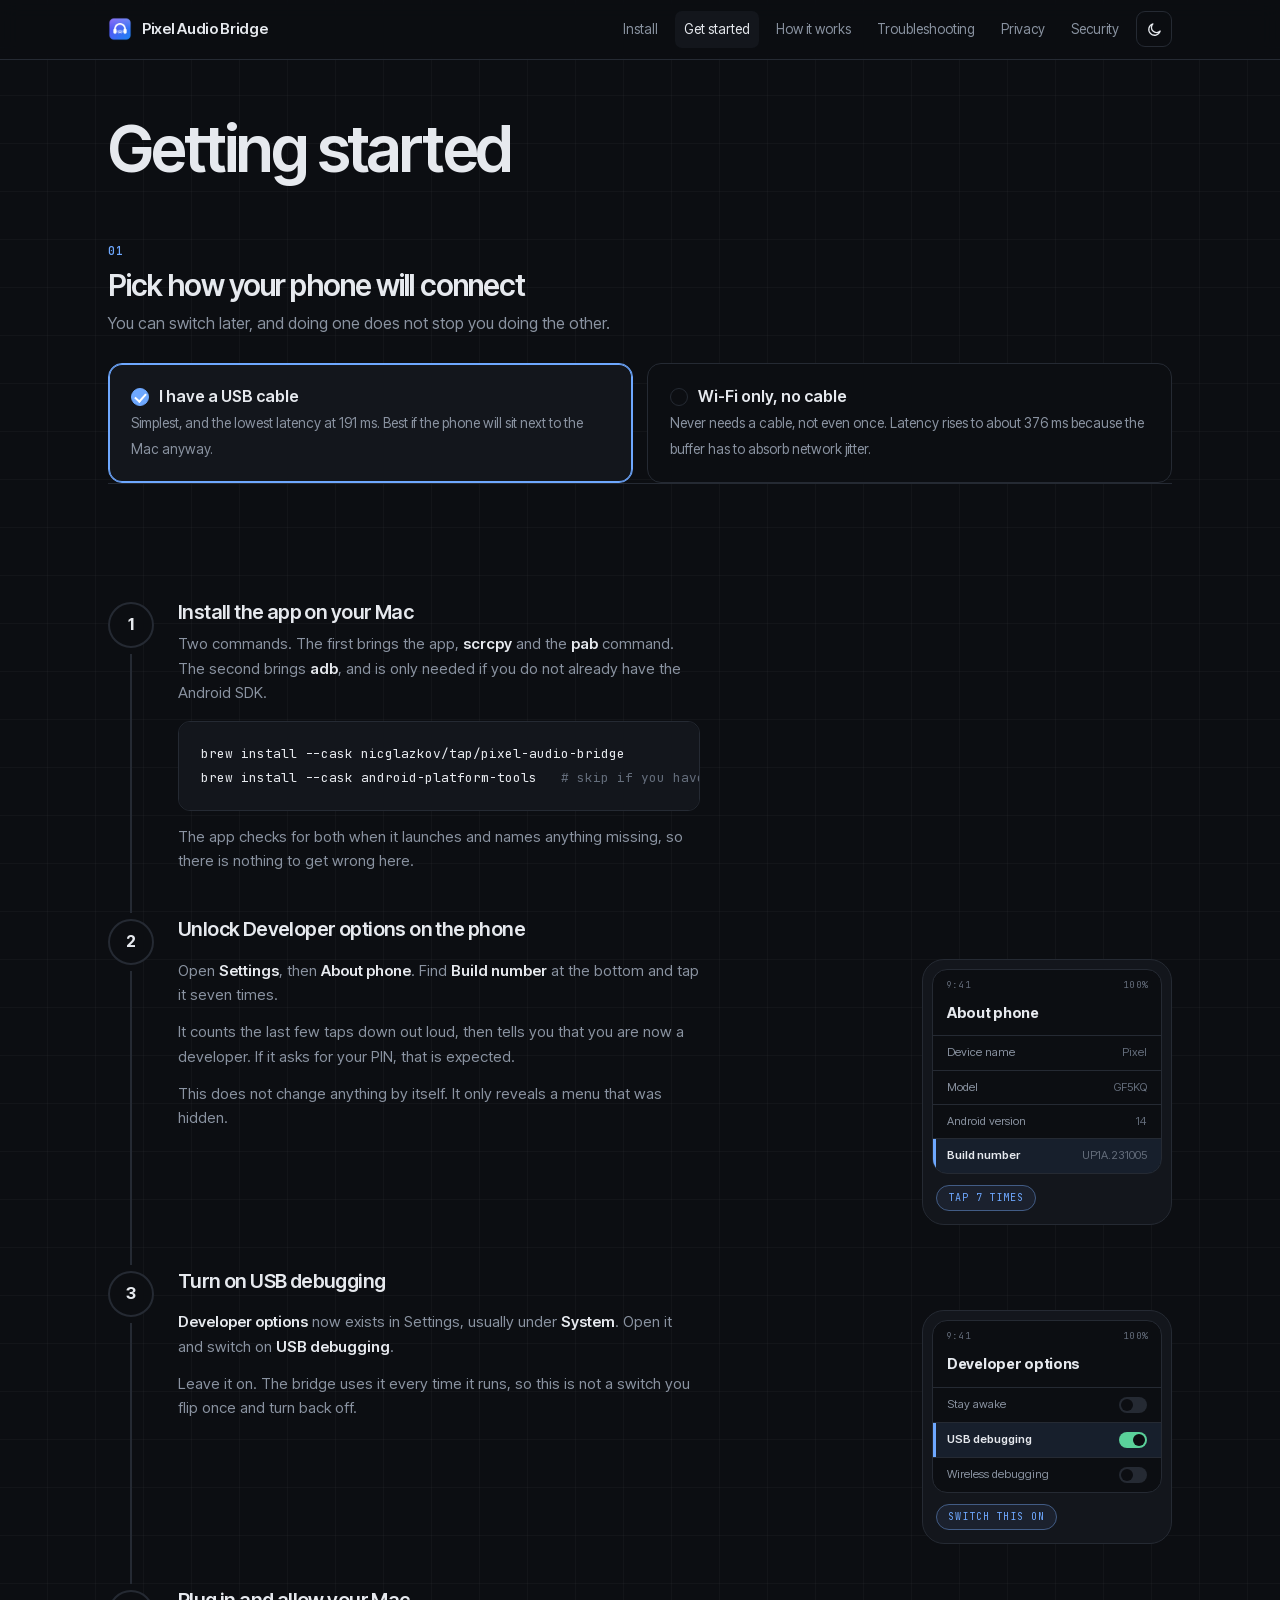
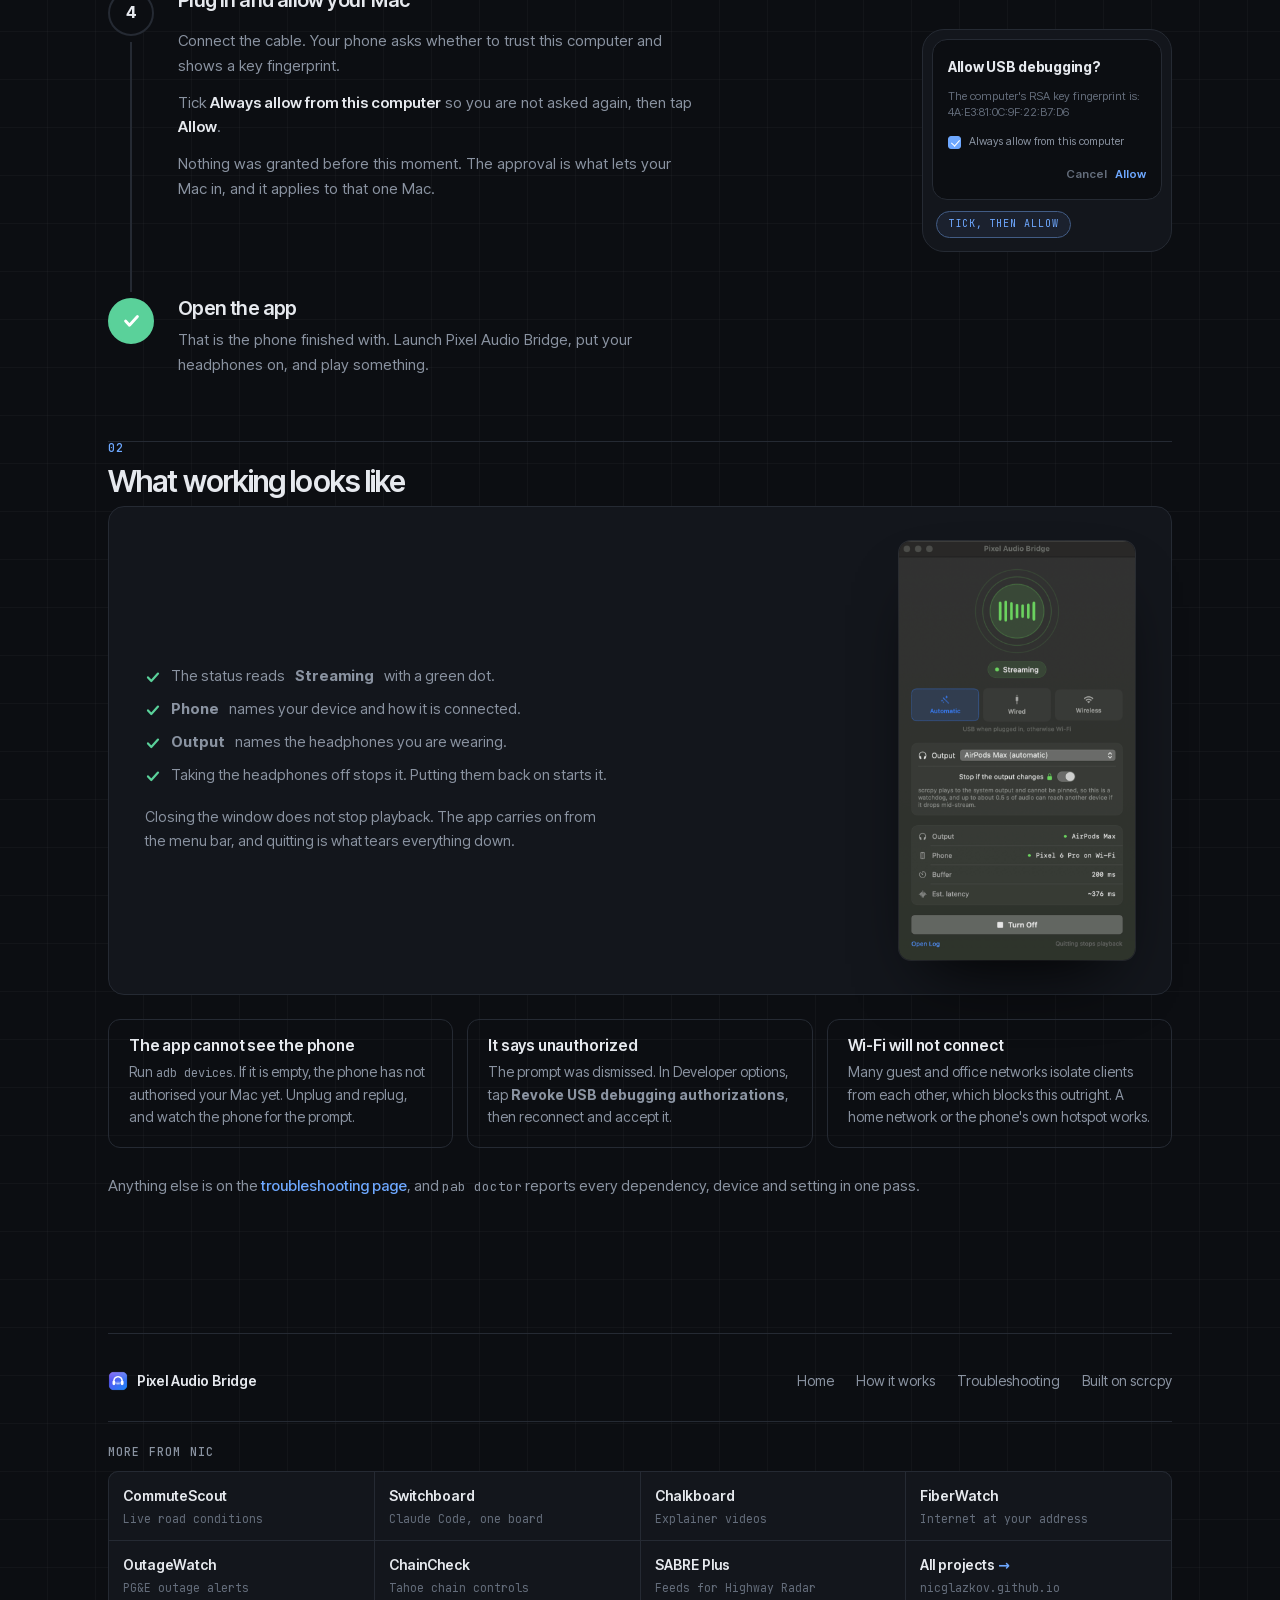
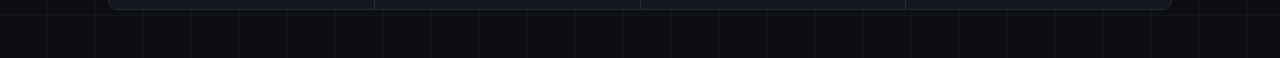
==== commit e81c68cf: "Site: Console look shared with the other project sites Graphite with a faint 48px grid, one blue acc" ====
--- a/docs/getting-started.html
+++ b/docs/getting-started.html
@@ -12,6 +12,7 @@
 <meta property="og:description" content="Setting your phone up step by step, with or without a cable.">
 <meta property="og:image" content="https://nicglazkov.github.io/pixel-audio-bridge/assets/social-card.png">
 <meta name="twitter:card" content="summary_large_image">
+<meta name="theme-color" content="#0c0e12">
 <link rel="stylesheet" href="shared.css">
 <style>
 /* ---- route chooser -------------------------------------------------------
@@ -125,7 +126,7 @@
 <body>
 <div class="wrap">
 
-  <nav>
+  <nav class="top">
     <a class="brand" href="./"><img src="assets/icon.png" alt="">Pixel Audio Bridge</a>
     <span class="sp">
       <a class="navlink" href="./#install">Install</a>
@@ -460,12 +461,28 @@
   </section>
 
   <footer>
-    <span class="l">
-      <a href="./">Home</a>
-      <a href="how-it-works.html">How it works</a>
-      <a href="troubleshooting.html">Troubleshooting</a>
-      <a href="https://github.com/Genymobile/scrcpy">Built on scrcpy</a>
-    </span>
+    <div class="foot-top">
+      <a class="brand" href="./"><img src="assets/icon.png" alt="">Pixel Audio Bridge</a>
+      <span class="l">
+        <a href="./">Home</a>
+        <a href="how-it-works.html">How it works</a>
+        <a href="troubleshooting.html">Troubleshooting</a>
+        <a href="https://github.com/Genymobile/scrcpy">Built on scrcpy</a>
+      </span>
+    </div>
+    <nav class="more" aria-label="More from Nic">
+      <span class="label">More from Nic</span>
+      <ul>
+        <li><a href="https://commutescout.com"><b>CommuteScout</b><span>Live road conditions</span></a></li>
+        <li><a href="https://nicglazkov.github.io/switchboard/"><b>Switchboard</b><span>Claude Code, one board</span></a></li>
+        <li><a href="https://chalkboard.studio"><b>Chalkboard</b><span>Explainer videos</span></a></li>
+        <li><a href="https://getfiberwatch.com"><b>FiberWatch</b><span>Internet at your address</span></a></li>
+        <li><a href="https://nicglazkov.github.io/outagewatch/"><b>OutageWatch</b><span>PG&amp;E outage alerts</span></a></li>
+        <li><a href="https://nicglazkov.github.io/chaincheck/"><b>ChainCheck</b><span>Tahoe chain controls</span></a></li>
+        <li><a href="https://nicglazkov.github.io/highway-radar-sabre-plus/"><b>SABRE Plus</b><span>Feeds for Highway Radar</span></a></li>
+        <li><a class="home" href="https://nicglazkov.github.io/"><b>All projects</b><span>nicglazkov.github.io</span></a></li>
+      </ul>
+    </nav>
   </footer>
 
 </div>
--- a/docs/shared.css
+++ b/docs/shared.css
@@ -2,10 +2,14 @@
    Fonts are self-hosted: the site makes no third-party requests at all, which is
    what lets the privacy policy say so without an asterisk. */
 
+/* Console look, shared with the other project sites: graphite with a faint 48px grid and
+   one blue accent, Inter Tight and JetBrains Mono. Dark first; the toggle switches to light.
+   Fonts are self-hosted: the site makes no third-party requests at all, which is what
+   lets the privacy policy say so without an asterisk. */
 @font-face{
-  font-family:"Plus Jakarta Sans";
-  src:url(assets/fonts/plus-jakarta-sans-latin.woff2) format("woff2");
-  font-weight:200 800;font-style:normal;font-display:swap;
+  font-family:"Inter Tight";
+  src:url(assets/fonts/inter-tight-latin.woff2) format("woff2");
+  font-weight:400 700;font-style:normal;font-display:swap;
 }
 @font-face{
   font-family:"JetBrains Mono";
@@ -13,57 +17,52 @@
   font-weight:100 800;font-style:normal;font-display:swap;
 }
 
-/* Light is the default. The OS preference applies automatically, and an explicit
-   [data-theme] on <html> beats it in either direction, so the toggle still works
-   when it disagrees with the system. */
 :root{
-  --bg:#FFFFFF; --tint:#F7F8FC; --ink:#0F1117; --ink-2:#5A6175; --ink-3:#8A91A3;
-  --line:#E6E9F2; --indigo:#5B3FE0; --ok:#0F8A57; --warn:#B45309;
-  --shot-ring:rgba(15,17,23,.10); --shadow:0 30px 60px -28px rgba(15,17,23,.42);
-  --disp:"Plus Jakarta Sans",system-ui,-apple-system,sans-serif;
+  --bg:#0c0e12; --tint:#13161c; --tint2:#171b22; --ink:#e6e9ee; --ink-2:#8a93a1; --ink-3:#646d7b;
+  --line:#252a33; --line2:#313844; --indigo:#6ea8ff; --ok:#5ad19a; --warn:#f0b54a;
+  --tag-bg:#121a28; --tag-line:#2b3a55; --grid:rgba(255,255,255,.028); --navbg:rgba(12,14,18,.82);
+  --shot-ring:rgba(255,255,255,.10); --shadow:0 34px 70px -30px #000;
+  --disp:"Inter Tight",system-ui,-apple-system,sans-serif;
   --mono:"JetBrains Mono",ui-monospace,SFMono-Regular,monospace;
-}
-@media (prefers-color-scheme:dark){
-  :root{
-    --bg:#0B0D13; --tint:#141824; --ink:#EDEFF6; --ink-2:#98A0B4; --ink-3:#6E7689;
-    --line:#222739; --indigo:#8B72FF; --ok:#3DDC91; --warn:#E0A32E;
-    --shot-ring:rgba(255,255,255,.10); --shadow:0 34px 70px -30px #000;
-  }
+  color-scheme:dark;
 }
 :root[data-theme="light"]{
-  --bg:#FFFFFF; --tint:#F7F8FC; --ink:#0F1117; --ink-2:#5A6175; --ink-3:#8A91A3;
-  --line:#E6E9F2; --indigo:#5B3FE0; --ok:#0F8A57; --warn:#B45309;
-  --shot-ring:rgba(15,17,23,.10); --shadow:0 30px 60px -28px rgba(15,17,23,.42);
-}
-:root[data-theme="dark"]{
-  --bg:#0B0D13; --tint:#141824; --ink:#EDEFF6; --ink-2:#98A0B4; --ink-3:#6E7689;
-  --line:#222739; --indigo:#8B72FF; --ok:#3DDC91; --warn:#E0A32E;
-  --shot-ring:rgba(255,255,255,.10); --shadow:0 34px 70px -30px #000;
+  --bg:#f6f7f9; --tint:#ffffff; --tint2:#f0f2f5; --ink:#11141a; --ink-2:#566070; --ink-3:#7d8696;
+  --line:#dde1e8; --line2:#c9cfd8; --indigo:#2563d4; --ok:#1f8a57; --warn:#a86a12;
+  --tag-bg:#eaf1fd; --tag-line:#c4d7f7; --grid:rgba(17,20,26,.045); --navbg:rgba(246,247,249,.85);
+  --shot-ring:rgba(15,17,23,.10); --shadow:0 30px 60px -28px rgba(15,17,23,.32);
+  color-scheme:light;
 }
 
 *{box-sizing:border-box}
 html{-webkit-text-size-adjust:100%}
-body{margin:0;background:var(--bg);color:var(--ink);font-family:var(--disp);font-size:16.5px;
-     line-height:1.68;-webkit-font-smoothing:antialiased;transition:background .2s,color .2s}
-.wrap{max-width:1140px;margin:0 auto;padding:0 30px}
+body{margin:0;background-color:var(--bg);color:var(--ink);font-family:var(--disp);font-size:16px;
+     line-height:1.62;-webkit-font-smoothing:antialiased;
+     background-image:linear-gradient(var(--grid) 1px,transparent 1px),linear-gradient(90deg,var(--grid) 1px,transparent 1px);
+     background-size:48px 48px;background-position:-1px -1px}
+.wrap{max-width:1120px;margin:0 auto;padding:0 28px}
 a{color:var(--indigo);text-decoration:none;font-weight:500}
 a:hover{text-decoration:underline}
 :focus-visible{outline:2px solid var(--indigo);outline-offset:3px;border-radius:6px}
-h1,h2,h3{margin:0;letter-spacing:-.032em;line-height:1.1}
-h1{font-size:clamp(2.25rem,4.3vw,3.3rem);font-weight:700}
-h2{font-size:clamp(1.45rem,2.7vw,1.95rem);font-weight:700}
+h1,h2,h3{margin:0;letter-spacing:-.03em;line-height:1.08;text-wrap:balance}
+h1{font-size:clamp(38px,5.6vw,64px);font-weight:600;letter-spacing:-.04em;line-height:1.02}
+h1 em{font-style:normal;color:var(--ink-2)}
+h2{font-size:clamp(24px,2.6vw,30px);font-weight:600}
 h3{font-size:.98rem;font-weight:600;letter-spacing:-.012em}
 p{margin:0 0 1em}
 
 /* ---- nav ---------------------------------------------------------------- */
-nav{display:flex;align-items:center;gap:12px;padding:16px 0;border-bottom:1px solid var(--line)}
-nav .brand{display:flex;align-items:center;gap:11px;font-weight:700;letter-spacing:-.02em;color:var(--ink)}
-nav .brand:hover{text-decoration:none}
-nav .brand img{width:30px;height:30px;border-radius:8px}
-nav .sp{margin-left:auto;display:flex;gap:8px;align-items:center}
-nav .navlink{color:var(--ink-2);font-weight:500;font-size:.9rem;padding:8px 10px;border-radius:8px}
-nav .navlink:hover{text-decoration:none;color:var(--ink);background:var(--tint)}
-nav .navlink[aria-current="page"]{color:var(--ink);background:var(--tint)}
+nav.top{position:sticky;top:0;z-index:20;display:flex;align-items:center;gap:12px;height:60px;
+  border-bottom:1px solid var(--line);background:var(--navbg);
+  -webkit-backdrop-filter:saturate(1.4) blur(10px);backdrop-filter:saturate(1.4) blur(10px);
+  margin:0 calc(50% - 50vw);padding:0 max(28px,calc(50vw - 532px))}
+nav.top .brand{display:flex;align-items:center;gap:10px;font-weight:600;font-size:15px;letter-spacing:-.02em;color:var(--ink)}
+nav.top .brand:hover{text-decoration:none}
+nav.top .brand img{width:24px;height:24px;border-radius:6px}
+nav.top .sp{margin-left:auto;display:flex;gap:8px;align-items:center}
+nav.top .navlink{color:var(--ink-2);font-weight:400;font-size:13.5px;padding:8px 9px;border-radius:7px}
+nav.top .navlink:hover{text-decoration:none;color:var(--ink);background:var(--tint)}
+nav.top .navlink[aria-current="page"]{color:var(--ink);background:var(--tint)}
 
 /* Fixed-height flex controls so the button and the links share a baseline. */
 .iconbtn,.ghbtn{
@@ -76,23 +75,22 @@
 .iconbtn:hover,.ghbtn:hover{background:var(--tint);text-decoration:none;border-color:var(--ink-3)}
 .ghbtn svg{width:16px;height:16px;flex:none}
 .iconbtn svg{width:17px;height:17px}
-.iconbtn .moon{display:none}
-:root[data-theme="dark"] .iconbtn .moon{display:block}
-:root[data-theme="dark"] .iconbtn .sun{display:none}
-@media (prefers-color-scheme:dark){
-  :root:not([data-theme="light"]) .iconbtn .moon{display:block}
-  :root:not([data-theme="light"]) .iconbtn .sun{display:none}
-}
+.iconbtn .sun{display:none}
+:root[data-theme="light"] .iconbtn .sun{display:block}
+:root[data-theme="light"] .iconbtn .moon{display:none}
 
-.btn{display:inline-flex;align-items:center;gap:9px;height:42px;padding:0 20px;border-radius:10px;
-     font-weight:600;font-size:.93rem;line-height:1}
-.btn.primary{background:var(--indigo);color:#fff}
-.btn.primary:hover{text-decoration:none;filter:brightness(1.08)}
+.btn{display:inline-flex;align-items:center;gap:9px;height:40px;padding:0 16px;border-radius:8px;
+     font-weight:500;font-size:14px;line-height:1}
+.btn.primary{background:var(--ink);color:var(--bg)}
+.btn.primary:hover{text-decoration:none;opacity:.9}
 .btn svg{width:16px;height:16px;flex:none}
-.btn.secondary{border:1px solid var(--line);color:var(--ink)}
+.btn.secondary{border:1px solid var(--line2);color:var(--ink);background:var(--tint)}
 .btn.secondary:hover{text-decoration:none;background:var(--tint);border-color:var(--ink-3)}
 
-section{padding:76px 0}
+section{padding:64px 0;border-top:1px solid var(--line)}
+section:first-of-type{border-top:0}
+body{counter-reset:sec}
+section .shead h2::before{counter-increment:sec;content:counter(sec,decimal-leading-zero);display:block;font:500 11.5px/1 var(--mono);letter-spacing:.1em;color:var(--indigo);margin-bottom:12px}
 .shead{max-width:60ch}
 .shead p{color:var(--ink-2);margin-top:10px}
 
@@ -101,13 +99,28 @@
   line-height:1.85}
 .codebox .c{color:var(--ink-3)}
 
-footer{border-top:1px solid var(--line);padding:30px 0 60px;color:var(--ink-2);font-size:.86rem;
-       display:flex;justify-content:space-between;gap:16px;flex-wrap:wrap}
+/* ---- footer, shared with the other project sites ------------------------- */
+footer{border-top:1px solid var(--line);margin-top:56px;padding:36px 0 48px;color:var(--ink-2);font-size:14px}
 footer a{color:var(--ink-2);font-weight:400}
-footer .l{display:flex;gap:18px;flex-wrap:wrap}
+footer a:hover{color:var(--ink)}
+footer .foot-top{display:flex;flex-wrap:wrap;gap:12px 22px;align-items:center}
+footer .foot-top .brand{display:flex;align-items:center;gap:9px;font-weight:600;color:var(--ink);margin-right:auto}
+footer .foot-top .brand img{width:20px;height:20px;border-radius:5px}
+footer .l{display:flex;gap:12px 22px;flex-wrap:wrap}
+.more{margin-top:28px;padding-top:24px;border-top:1px solid var(--line)}
+.more .label{display:block;margin:0 0 14px;font:500 11.5px/1 var(--mono);letter-spacing:.1em;text-transform:uppercase;color:var(--ink-2)}
+.more ul{list-style:none;margin:0;padding:0;display:grid;grid-template-columns:repeat(4,1fr);gap:1px;
+  background:var(--line);border:1px solid var(--line);border-radius:10px;overflow:hidden}
+.more li{background:var(--tint);min-width:0}
+.more a{display:block;padding:13px 14px;color:var(--ink);height:100%;transition:background .15s}
+.more a:hover{background:var(--tint2);text-decoration:none}
+.more a b{display:block;font-weight:600;font-size:14px}
+.more a span{display:block;font:400 11.5px/1.4 var(--mono);color:var(--ink-3);margin-top:3px}
+.more a.home b::after{content:" \2192";color:var(--indigo)}
+@media (max-width:720px){.more ul{grid-template-columns:repeat(2,1fr)}}
 
 @media (max-width:880px){
-  nav .navlink{display:none}
+  nav.top .navlink{display:none}
   section{padding:52px 0}
 }
 @media (prefers-reduced-motion:reduce){*{transition:none!important}}
@@ -152,3 +165,9 @@
 details.tsh .body p{margin:0 0 .9em;font-size:.93rem}
 details.tsh .body p:last-child{margin-bottom:0}
 details.tsh .body pre{margin:12px 0}
+
+/* ---- hero tag, shared with the other project sites ----------------------- */
+.tag{display:inline-flex;align-items:center;gap:8px;font:500 11.5px/1 var(--mono);letter-spacing:.04em;color:var(--indigo);
+  background:var(--tag-bg);border:1px solid var(--tag-line);border-radius:99px;padding:6px 11px;margin-bottom:22px}
+.tag i{width:6px;height:6px;border-radius:50%;background:var(--indigo)}
+@media (max-width:720px){.wrap{padding:0 16px} nav.top{padding:0 16px} h1{font-size:clamp(34px,9.6vw,46px)} body{overflow-x:clip}}
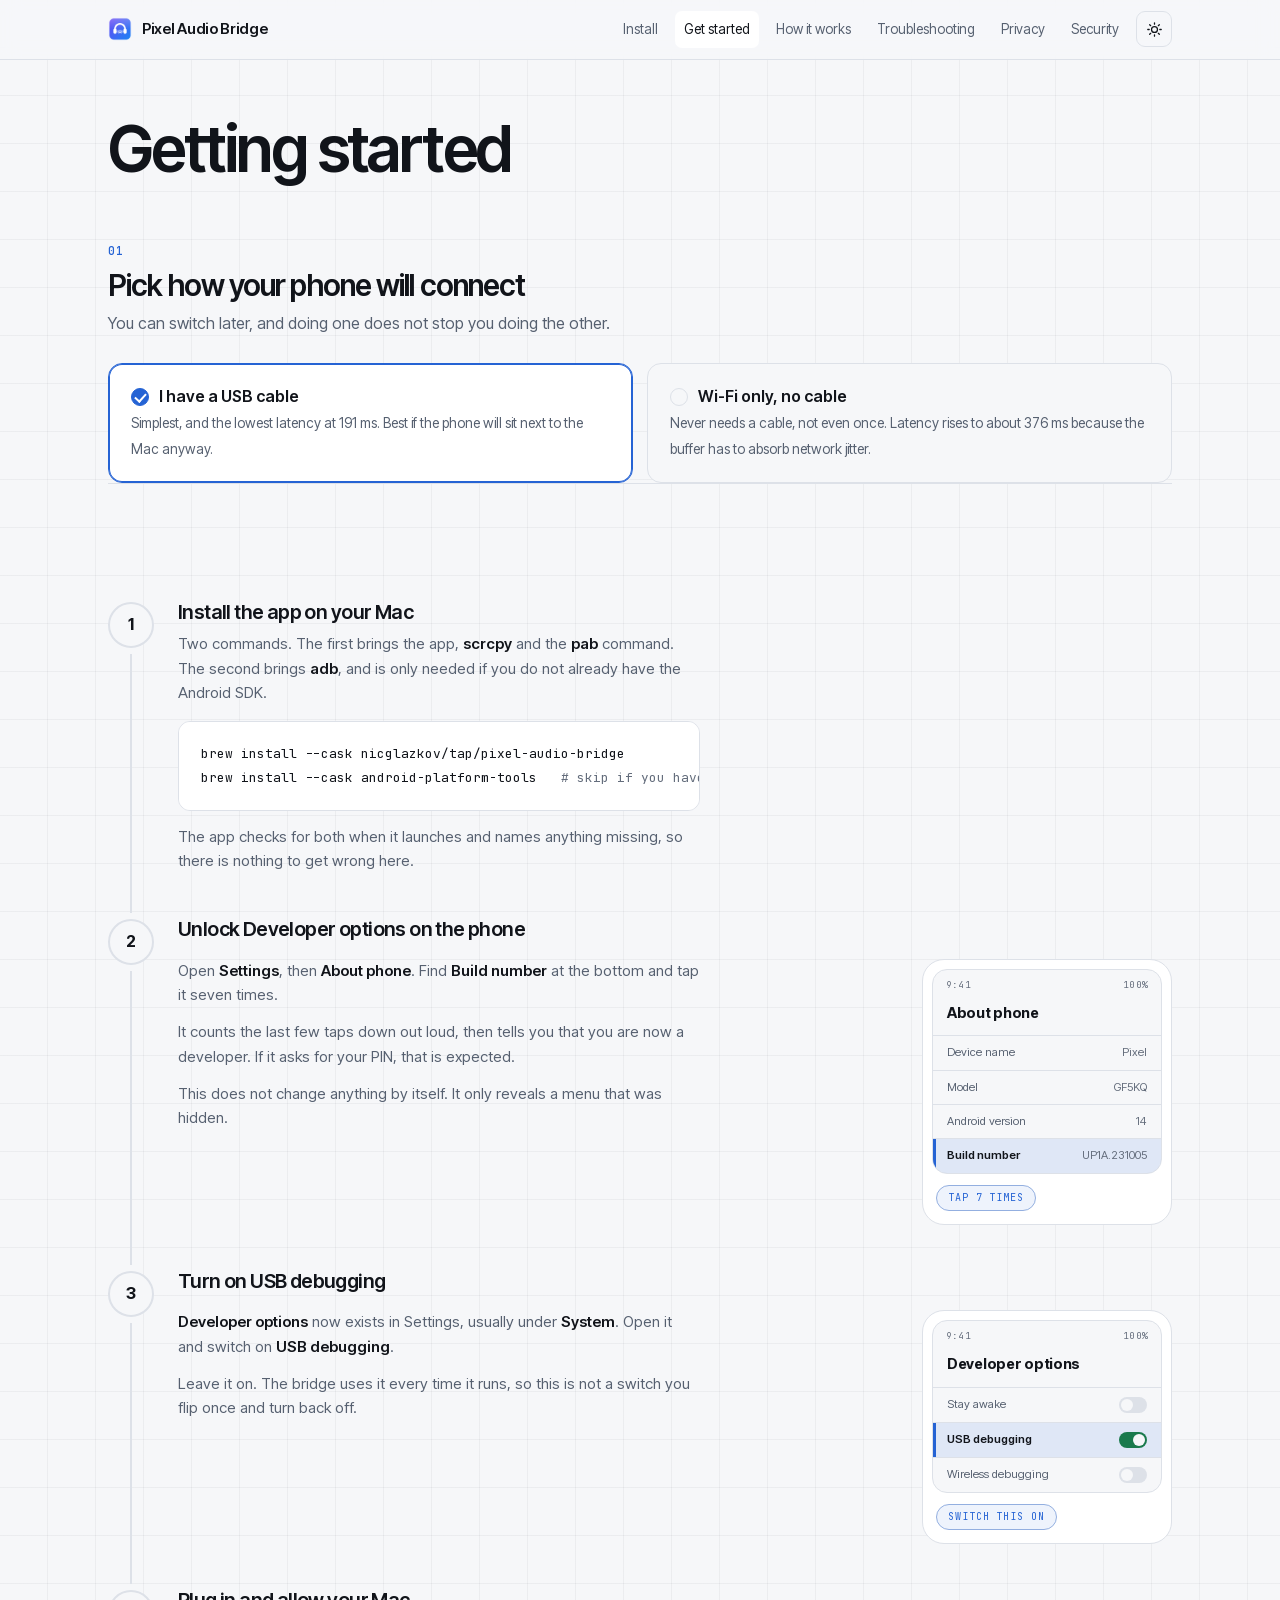
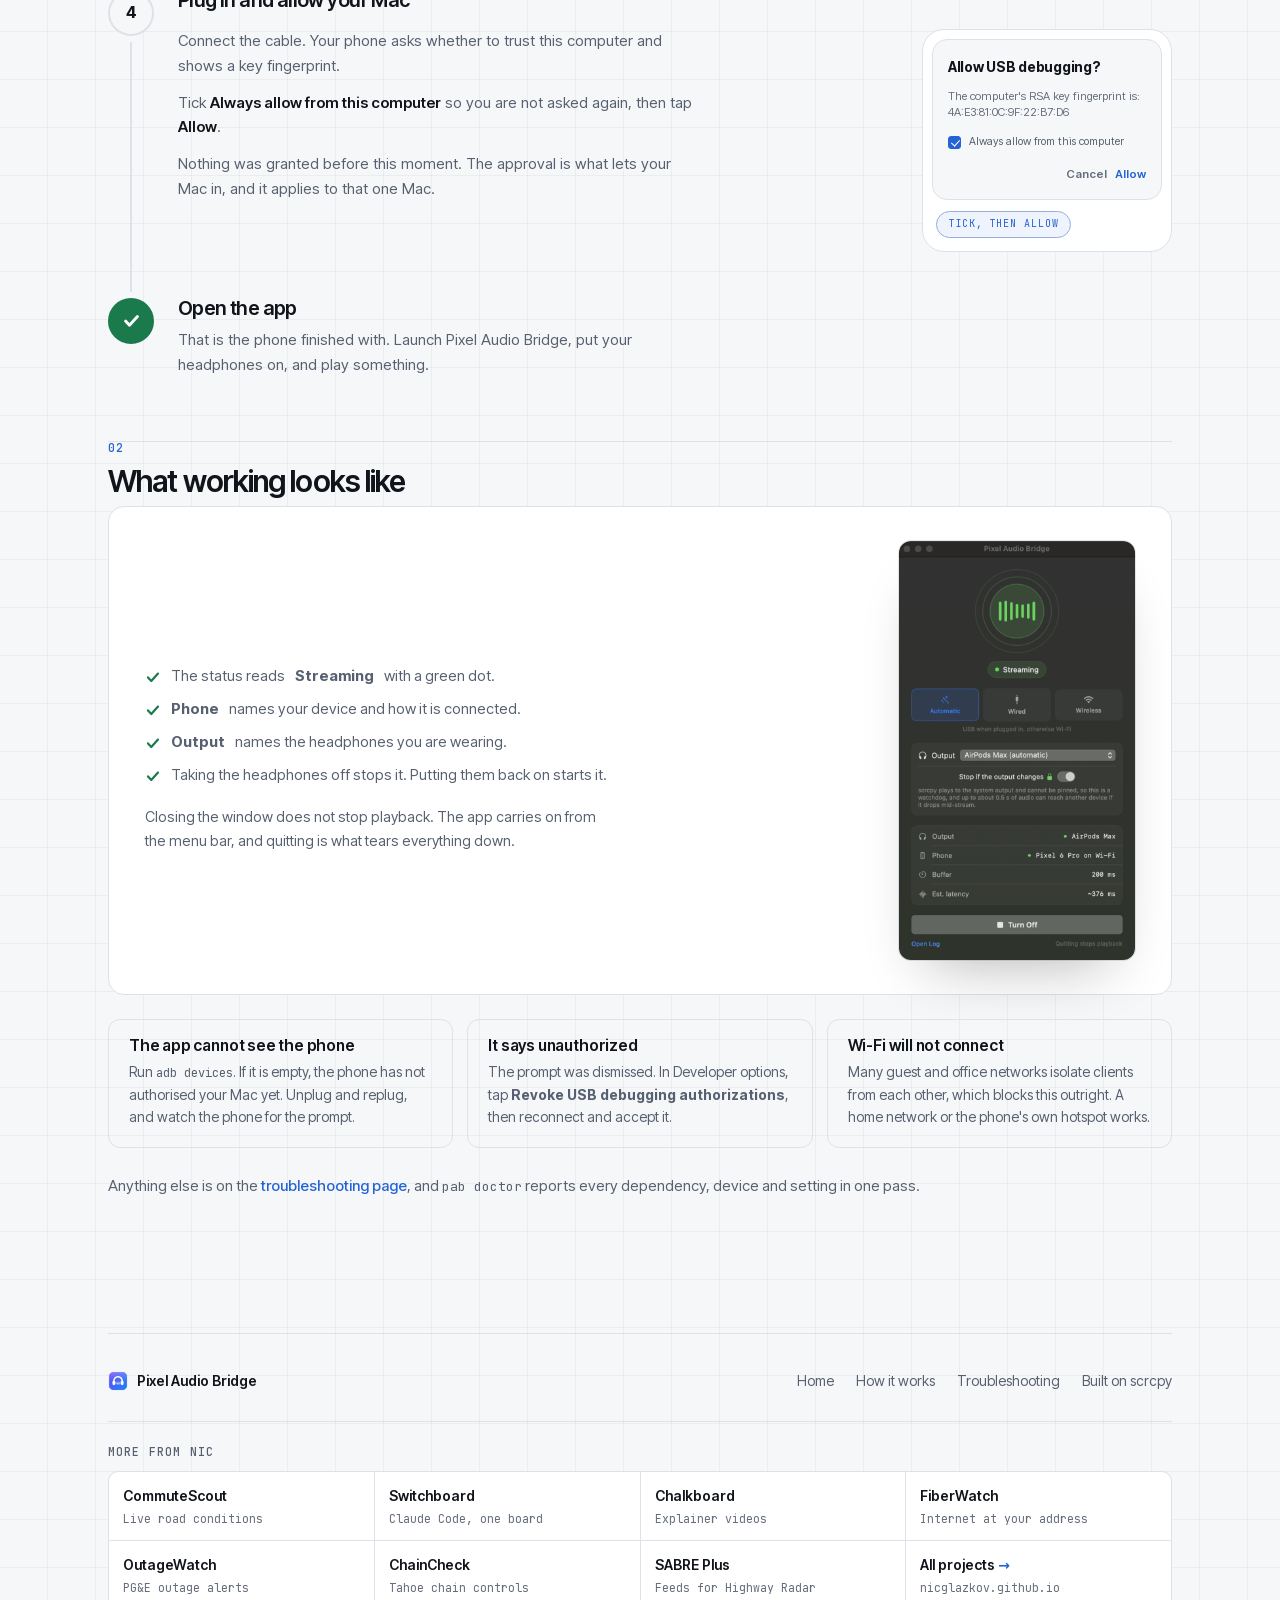
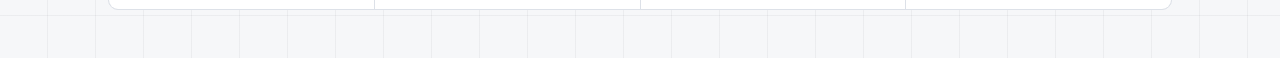
==== commit aa2f41b1: "Site: follow the system light or dark setting by default The toggle and ?theme= override still win. " ====
--- a/docs/getting-started.html
+++ b/docs/getting-started.html
@@ -12,7 +12,15 @@
 <meta property="og:description" content="Setting your phone up step by step, with or without a cable.">
 <meta property="og:image" content="https://nicglazkov.github.io/pixel-audio-bridge/assets/social-card.png">
 <meta name="twitter:card" content="summary_large_image">
-<meta name="theme-color" content="#0c0e12">
+<meta name="theme-color" content="#f6f7f9" media="(prefers-color-scheme: light)">
+<meta name="theme-color" content="#0c0e12" media="(prefers-color-scheme: dark)">
+<script>
+  // Applied before first paint so the page never flashes the wrong theme.
+  // ?theme=light|dark wins for one visit, then a saved choice, then the system setting.
+  (function(){var s=null;try{var q=location.search.match(/theme=(light|dark)/);s=q?q[1]:localStorage.getItem("theme");}catch(e){}
+  if(s!=="light"&&s!=="dark")s=window.matchMedia&&matchMedia("(prefers-color-scheme: light)").matches?"light":"dark";
+  document.documentElement.setAttribute("data-theme",s);})();
+</script>
 <link rel="stylesheet" href="shared.css">
 <style>
 /* ---- route chooser -------------------------------------------------------
--- a/docs/shared.css
+++ b/docs/shared.css
@@ -27,8 +27,8 @@
   color-scheme:dark;
 }
 :root[data-theme="light"]{
-  --bg:#f6f7f9; --tint:#ffffff; --tint2:#f0f2f5; --ink:#11141a; --ink-2:#566070; --ink-3:#7d8696;
-  --line:#dde1e8; --line2:#c9cfd8; --indigo:#2563d4; --ok:#1f8a57; --warn:#a86a12;
+  --bg:#f6f7f9; --tint:#ffffff; --tint2:#f0f2f5; --ink:#11141a; --ink-2:#566070; --ink-3:#646d7c;
+  --line:#dde1e8; --line2:#c9cfd8; --indigo:#2563d4; --ok:#1a7a4c; --warn:#91590d;
   --tag-bg:#eaf1fd; --tag-line:#c4d7f7; --grid:rgba(17,20,26,.045); --navbg:rgba(246,247,249,.85);
   --shot-ring:rgba(15,17,23,.10); --shadow:0 30px 60px -28px rgba(15,17,23,.32);
   color-scheme:light;
